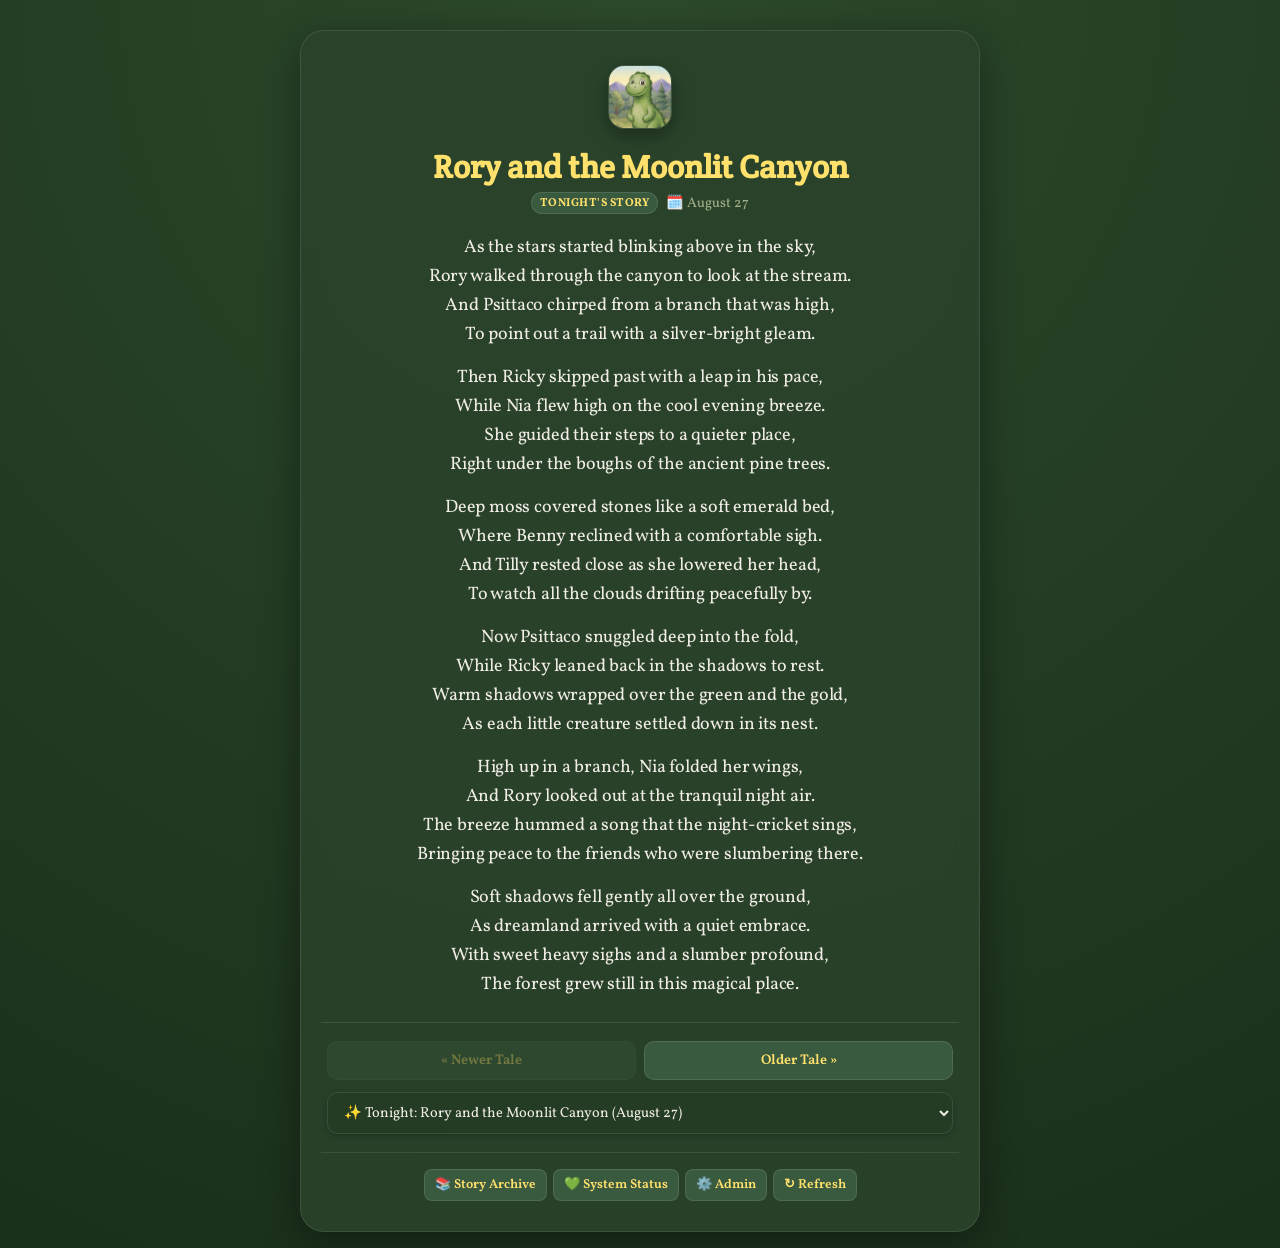
==== index.html @ 3b6d1cf9 "Refactor padding for safe-area-inset support Updated padding to incorporate safe-area-inset for bett" ====
<!DOCTYPE html>
<html lang="en">
<head>
  <meta charset="UTF-8">
  <meta name="viewport" content="width=device-width, initial-scale=1.0, maximum-scale=1.0, user-scalable=no, viewport-fit=cover">
  <title>Rory's Bedtime Story</title>

  <!-- App Icon & Shortcut Settings -->
  <link rel="apple-touch-icon" href="apple-touch-icon.png">
  <link rel="icon" type="image/png" href="apple-touch-icon.png">
  <meta name="theme-color" content="#1a2f1a">
  <meta name="apple-mobile-web-app-status-bar-style" content="black-translucent">

  <link rel="preconnect" href="https://fonts.googleapis.com">
  <link rel="preconnect" href="https://fonts.gstatic.com" crossorigin>
  <link href="https://fonts.googleapis.com/css2?family=Crete+Round&family=Vollkorn:ital,wght@0,400;0,600;1,400&display=swap" rel="stylesheet">

  <style>
    :root {
      --bg: #1a2f1a;
      --card-bg: rgba(43, 66, 43, 0.85);
      --text-main: #f0ede6;
      --accent-title: #ffe16b;
      --text-muted: #a3b18a;
      --border: rgba(255, 255, 255, 0.1);
      --btn-bg: #3a5a40;
      --btn-hover: #588157;
      --select-bg: #243b24;
    }

    * {
      box-sizing: border-box;
      margin: 0;
      padding: 0;
    }

    html {
      background-color: var(--bg);
      overscroll-behavior-y: contain;
    }

    body {
      margin: 0;
      /* Top padding incorporates safe-area-inset for the iPhone notch/island */
      padding: calc(env(safe-area-inset-top, 20px) + 24px) 4px calc(env(safe-area-inset-bottom, 20px) + 16px) 4px;
      background: radial-gradient(circle at top, #2d4a2d 0%, #1a2f1a 100%);
      color: var(--text-main);
      font-family: 'Vollkorn', serif;
      min-height: 100vh;
      display: flex;
      justify-content: center;
      align-items: flex-start;
      box-sizing: border-box;
      overscroll-behavior-y: contain;
      -webkit-overflow-scrolling: touch;
    }

    /* Pull-to-Refresh Indicator */
    .ptr-indicator {
      position: fixed;
      top: 0;
      left: 0;
      right: 0;
      height: 60px;
      display: flex;
      align-items: center;
      justify-content: center;
      transform: translateY(-100%);
      transition: transform 0.2s ease-out;
      z-index: 9999;
      pointer-events: none;
    }

    .ptr-spinner {
      width: 26px;
      height: 26px;
      border: 3px solid rgba(255, 225, 107, 0.2);
      border-top-color: var(--accent-title);
      border-radius: 50%;
      transition: transform 0.1s linear;
    }

    .ptr-loading .ptr-spinner {
      animation: ptr-spin 0.7s linear infinite;
    }

    @keyframes ptr-spin {
      to { transform: rotate(360deg); }
    }

    .container {
      width: 100%;
      max-width: 680px;
      background: var(--card-bg);
      backdrop-filter: blur(12px);
      -webkit-backdrop-filter: blur(12px);
      border: 1px solid var(--border);
      border-radius: 20px;
      padding: 24px 6px;
      box-shadow: 0 10px 40px rgba(0, 0, 0, 0.4);
    }

    @media (min-width: 480px) {
      body {
        padding-top: calc(env(safe-area-inset-top, 20px) + 30px);
        padding-left: 12px;
        padding-right: 12px;
      }
      .container {
        padding: 30px 20px;
        border-radius: 24px;
      }
    }

    /* Header & Logo with top clearance */
    .header-logo {
      text-align: center;
      margin-top: 4px;
      margin-bottom: 12px;
    }

    .app-logo {
      width: 64px;
      height: 64px;
      border-radius: 16px;
      box-shadow: 0 6px 20px rgba(0, 0, 0, 0.35);
      border: 1px solid var(--border);
      display: inline-block;
      object-fit: cover;
    }

    h1 {
      font-family: 'Crete Round', serif;
      font-size: clamp(1.4rem, 5.2vw, 2rem);
      color: var(--accent-title);
      margin: 0 0 6px 0;
      text-align: center;
      line-height: 1.2;
      padding: 0 4px;
    }

    .story-meta {
      display: flex;
      justify-content: center;
      align-items: center;
      gap: 8px;
      margin-bottom: 20px;
      flex-wrap: wrap;
    }

    .active-badge {
      background: #3a5a40;
      color: #ffe16b;
      font-size: 0.72rem;
      padding: 2px 8px;
      border-radius: 12px;
      letter-spacing: 0.5px;
      text-transform: uppercase;
      font-family: 'Vollkorn', serif;
      font-weight: bold;
      border: 1px solid var(--border);
    }

    .story-date {
      color: var(--text-muted);
      font-size: 0.88rem;
    }

    /* Verses Container */
    .verses-container {
      display: flex;
      flex-direction: column;
      gap: 16px;
      margin-bottom: 24px;
      text-align: center;
      width: 100%;
    }

    .verse-block {
      display: flex;
      flex-direction: column;
      gap: 2px;
      align-items: center;
      width: 100%;
    }

    .verse-line {
      white-space: nowrap;
      display: block;
      color: var(--text-main);
      line-height: 1.5;
      transform-origin: center center;
      letter-spacing: -0.01em;
    }

    /* Story Pagination & Controls */
    .story-controls {
      display: flex;
      flex-direction: column;
      gap: 12px;
      margin-top: 10px;
      padding-top: 18px;
      border-top: 1px solid var(--border);
      padding-left: 6px;
      padding-right: 6px;
    }

    .pagination-row {
      display: flex;
      justify-content: space-between;
      gap: 8px;
    }

    .btn-nav {
      flex: 1;
      display: inline-flex;
      align-items: center;
      justify-content: center;
      gap: 4px;
      background: var(--btn-bg);
      color: var(--accent-title);
      border: 1px solid var(--border);
      border-radius: 10px;
      padding: 9px 10px;
      font-size: 0.88rem;
      font-weight: 600;
      font-family: 'Vollkorn', serif;
      cursor: pointer;
      transition: background 0.2s;
      text-decoration: none;
    }

    .btn-nav:hover:not(:disabled) {
      background: var(--btn-hover);
    }

    .btn-nav:disabled {
      opacity: 0.35;
      cursor: not-allowed;
      border-color: rgba(255, 255, 255, 0.05);
    }

    .select-container {
      width: 100%;
    }

    .story-select {
      width: 100%;
      background: var(--select-bg);
      color: var(--text-main);
      border: 1px solid var(--border);
      border-radius: 10px;
      padding: 9px 12px;
      font-size: 0.9rem;
      font-family: 'Vollkorn', serif;
      outline: none;
      cursor: pointer;
      box-shadow: 0 2px 6px rgba(0, 0, 0, 0.2);
    }

    .story-select:focus {
      border-color: var(--accent-title);
    }

    /* Bottom Navigation Bar */
    .bottom-bar {
      margin-top: 18px;
      padding-top: 16px;
      border-top: 1px solid var(--border);
      display: flex;
      justify-content: center;
      align-items: center;
      flex-wrap: wrap;
      gap: 6px;
    }

    a.nav-link, button.nav-btn {
      color: var(--accent-title);
      text-decoration: none;
      font-size: 0.82rem;
      font-weight: 600;
      background: var(--btn-bg);
      padding: 6px 10px;
      border-radius: 8px;
      border: 1px solid var(--border);
      cursor: pointer;
      transition: background 0.2s;
      font-family: 'Vollkorn', serif;
      display: inline-flex;
      align-items: center;
      gap: 4px;
    }

    a.nav-link:hover, button.nav-btn:hover {
      background: var(--btn-hover);
    }

    .status-msg {
      text-align: center;
      color: var(--text-muted);
      padding: 30px 10px;
      font-size: 1rem;
    }

    #status-toast {
      display: none;
      position: fixed;
      bottom: 24px;
      left: 50%;
      transform: translateX(-50%);
      background: #2b422b;
      color: var(--accent-title);
      border: 1px solid rgba(255, 225, 107, 0.3);
      padding: 8px 18px;
      border-radius: 20px;
      font-size: 0.85rem;
      font-weight: 600;
      box-shadow: 0 4px 16px rgba(0, 0, 0, 0.4);
      z-index: 10000;
    }
  </style>
</head>
<body>

<!-- Pull to Refresh Indicator -->
<div id="ptr-indicator" class="ptr-indicator">
  <div class="ptr-spinner" id="ptr-spinner"></div>
</div>

<div class="container">
  <!-- Centered Logo -->
  <div class="header-logo">
    <img src="apple-touch-icon.png" alt="Rory Bedtime Story Logo" class="app-logo">
  </div>

  <div id="status-toast"></div>

  <!-- Story Display -->
  <div id="story-display">
    <p class="status-msg">Loading tonight's adventure...</p>
  </div>

  <!-- Story Navigation Controls -->
  <div class="story-controls" id="story-controls" style="display: none;">
    <div class="pagination-row">
      <button id="btn-newer" class="btn-nav" onclick="navigateStory(-1)">« Newer Tale</button>
      <button id="btn-older" class="btn-nav" onclick="navigateStory(1)">Older Tale »</button>
    </div>

    <div class="select-container">
      <select id="story-dropdown" class="story-select" onchange="onSelectStory(this.value)">
        <option value="" disabled selected>📜 Choose from the last 30 stories...</option>
      </select>
    </div>
  </div>

  <!-- Bottom Navigation Links -->
  <div class="bottom-bar">
    <a href="archive.html" class="nav-link">📚 Story Archive</a>
    <a href="status.html" class="nav-link">💚 System Status</a>
    <a href="admin.html" class="nav-link">⚙️ Admin</a>
    <button class="nav-btn" onclick="fetchStories(true)">↻ Refresh</button>
  </div>
</div>

<script>
  let allStories = [];
  let currentIndex = 0;

  function showToast(msg) {
    const toast = document.getElementById("status-toast");
    toast.textContent = msg;
    toast.style.display = "block";
    setTimeout(() => { toast.style.display = "none"; }, 3000);
  }

  async function fetchStories(isManual = false) {
    const container = document.getElementById('story-display');
    try {
      const res = await fetch('stories.json?nocache=' + Date.now());
      if (!res.ok) throw new Error("Could not load story library");
      allStories = await res.json();

      if (!allStories || allStories.length === 0) {
        container.innerHTML = '<p class="status-msg">No bedtime stories archived yet.</p>';
        document.getElementById('story-controls').style.display = 'none';
        return;
      }

      const urlParams = new URLSearchParams(window.location.search);
      const requestedId = urlParams.get('story');

      if (requestedId) {
        const foundIndex = allStories.findIndex(s => (s.id && s.id === requestedId) || (s.date && s.date === requestedId));
        currentIndex = foundIndex !== -1 ? foundIndex : 0;
      } else {
        currentIndex = 0;
      }

      populateDropdown();
      renderCurrentStory();
      document.getElementById('story-controls').style.display = 'flex';

      if (isManual) showToast("Story refreshed!");
    } catch (err) {
      container.innerHTML = `<p class="status-msg" style="color: #f87171;">Failed to load bedtime story.<br><span style="font-size: 0.85rem; color: var(--text-muted);">${escapeHtml(err.message)}</span></p>`;
    }
  }

  function populateDropdown() {
    const dropdown = document.getElementById('story-dropdown');
    dropdown.innerHTML = '';

    const recent30 = allStories.slice(0, 30);
    recent30.forEach((story, idx) => {
      const opt = document.createElement('option');
      opt.value = idx;
      const rawDate = story.date || '';
      const datePart = rawDate.includes(',') ? rawDate.split(',')[1].trim() : rawDate;
      opt.textContent = `${idx === 0 ? '✨ Tonight: ' : ''}${story.title || 'Untitled'} (${datePart})`;
      dropdown.appendChild(opt);
    });
  }

  function renderCurrentStory() {
    const container = document.getElementById('story-display');
    const targetStory = allStories[currentIndex];
    if (!targetStory) return;

    const title = escapeHtml(targetStory.title || "Tonight's Bedtime Story");
    const rawDate = targetStory.date || "";
    const dateDisplay = escapeHtml(rawDate.includes(',') ? rawDate.split(',')[1].trim() : rawDate);
    const badgeText = currentIndex === 0 ? "Tonight's Story" : "Archived Story";

    let versesHtml = "";
    if (Array.isArray(targetStory.verses) && targetStory.verses.length > 0) {
      versesHtml = targetStory.verses.map(verse => {
        const lines = verse.split('\n').filter(l => l.trim().length > 0);
        const linesMarkup = lines.map(line => `<span class="verse-line">${escapeHtml(line.trim())}</span>`).join('');
        return `<div class="verse-block">${linesMarkup}</div>`;
      }).join("");
    } else if (targetStory.content) {
      const lines = targetStory.content.split('\n').filter(l => l.trim().length > 0);
      const linesMarkup = lines.map(line => `<span class="verse-line">${escapeHtml(line.trim())}</span>`).join('');
      versesHtml = `<div class="verse-block">${linesMarkup}</div>`;
    }

    container.innerHTML = `
      <h1>${title}</h1>
      <div class="story-meta">
        <span class="active-badge">${badgeText}</span>
        <span class="story-date">🗓️ ${dateDisplay}</span>
      </div>
      <div class="verses-container" id="verses-box">
        ${versesHtml}
      </div>
    `;

    document.getElementById('btn-newer').disabled = (currentIndex <= 0);
    document.getElementById('btn-older').disabled = (currentIndex >= allStories.length - 1);

    const dropdown = document.getElementById('story-dropdown');
    if (currentIndex < 30) {
      dropdown.value = currentIndex;
    } else {
      dropdown.selectedIndex = -1;
    }

    fitVerseLines();
  }

  function fitVerseLines() {
    const container = document.getElementById('verses-box');
    if (!container) return;

    const availableWidth = container.clientWidth - 8;
    const lines = container.querySelectorAll('.verse-line');

    lines.forEach(line => {
      line.style.fontSize = '18px';
    });

    let minCalculatedSize = 18;

    lines.forEach(line => {
      const lineScrollWidth = line.scrollWidth;
      if (lineScrollWidth > availableWidth) {
        const fittedSize = Math.floor(18 * (availableWidth / lineScrollWidth));
        if (fittedSize < minCalculatedSize) {
          minCalculatedSize = fittedSize;
        }
      }
    });

    const finalSize = Math.max(13, Math.min(19, minCalculatedSize));
    lines.forEach(line => {
      line.style.fontSize = finalSize + 'px';
    });
  }

  window.addEventListener('resize', fitVerseLines);

  function navigateStory(direction) {
    const newIdx = currentIndex + direction;
    if (newIdx >= 0 && newIdx < allStories.length) {
      currentIndex = newIdx;
      renderCurrentStory();
      window.scrollTo({ top: 0, behavior: 'smooth' });
    }
  }

  function onSelectStory(indexValue) {
    const idx = parseInt(indexValue, 10);
    if (!isNaN(idx) && idx >= 0 && idx < allStories.length) {
      currentIndex = idx;
      renderCurrentStory();
      window.scrollTo({ top: 0, behavior: 'smooth' });
    }
  }

  function escapeHtml(str) {
    return String(str).replace(/&/g, "&amp;").replace(/</g, "&lt;").replace(/>/g, "&gt;").replace(/"/g, "&quot;");
  }

  /* Pull to Refresh */
  (function initPtr() {
    const indicator = document.getElementById('ptr-indicator');
    const spinner = document.getElementById('ptr-spinner');
    let startY = 0;
    let currentY = 0;
    let isPulling = false;
    const PULL_THRESHOLD = 70;
    const MAX_PULL = 100;

    window.addEventListener('touchstart', (e) => {
      if (window.scrollY === 0) {
        startY = e.touches[0].pageY;
        isPulling = true;
      }
    }, { passive: true });

    window.addEventListener('touchmove', (e) => {
      if (!isPulling) return;
      currentY = e.touches[0].pageY;
      const distance = currentY - startY;

      if (distance > 0 && window.scrollY === 0) {
        const pullDistance = Math.min(distance * 0.4, MAX_PULL);
        indicator.style.transform = `translateY(${pullDistance}px)`;
        spinner.style.transform = `rotate(${pullDistance * 3.5}deg)`;
        if (e.cancelable) e.preventDefault();
      }
    }, { passive: false });

    window.addEventListener('touchend', async () => {
      if (!isPulling) return;
      isPulling = false;

      const pullDistance = (currentY - startY) * 0.4;
      if (pullDistance >= PULL_THRESHOLD && window.scrollY === 0) {
        indicator.style.transform = `translateY(${PULL_THRESHOLD}px)`;
        indicator.classList.add('ptr-loading');
        try {
          await fetchStories(true);
        } finally {
          setTimeout(() => {
            indicator.classList.remove('ptr-loading');
            indicator.style.transform = 'translateY(-100%)';
          }, 350);
        }
      } else {
        indicator.style.transform = 'translateY(-100%)';
      }
      startY = 0;
      currentY = 0;
    });
  })();

  document.addEventListener("DOMContentLoaded", () => {
    fetchStories(false);
  });
</script>

</body>
</html>
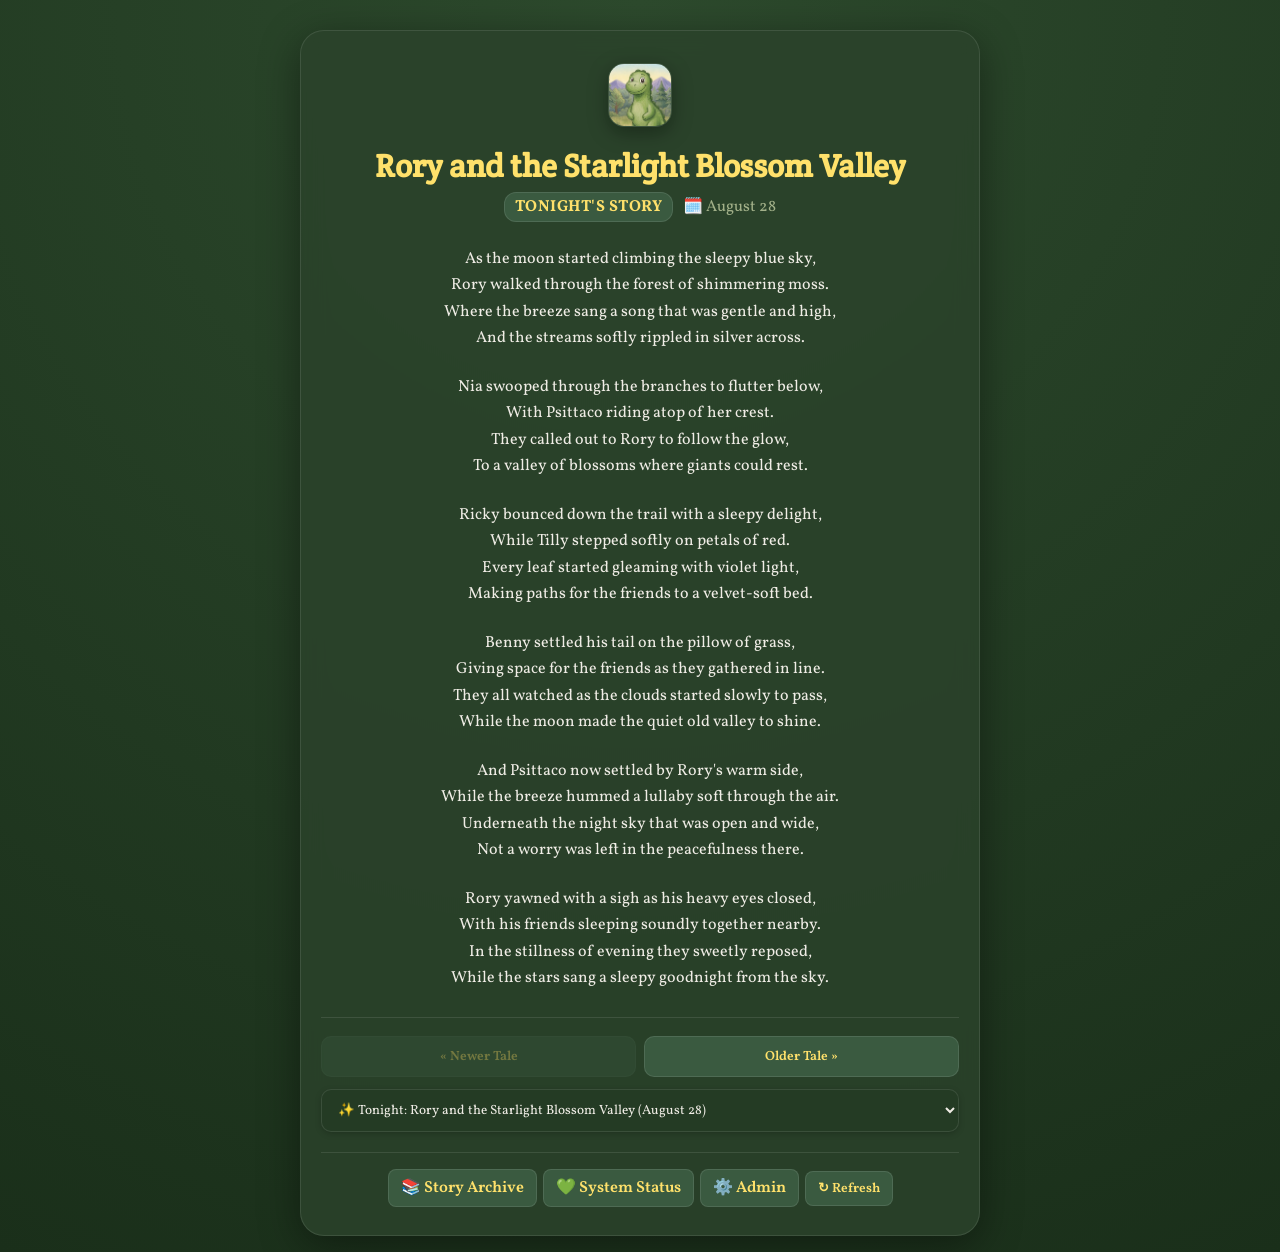
==== commit 012a14fb: "Rename index2.html to index.html" ====
--- a/index.html
+++ b/index.html
@@ -2,7 +2,7 @@
 <html lang="en">
 <head>
   <meta charset="UTF-8">
-  <meta name="viewport" content="width=device-width, initial-scale=1.0, maximum-scale=1.0, user-scalable=no, viewport-fit=cover">
+  <meta name="viewport" content="width=device-width, initial-scale=1.0, viewport-fit=cover">
   <title>Rory's Bedtime Story</title>
 
   <!-- App Icon & Shortcut Settings -->
@@ -37,15 +37,17 @@
     html {
       background-color: var(--bg);
       overscroll-behavior-y: contain;
+      -webkit-text-size-adjust: auto;
+      text-size-adjust: auto;
     }
 
     body {
       margin: 0;
-      /* Top padding incorporates safe-area-inset for the iPhone notch/island */
-      padding: calc(env(safe-area-inset-top, 20px) + 24px) 4px calc(env(safe-area-inset-bottom, 20px) + 16px) 4px;
+      padding: calc(env(safe-area-inset-top, 20px) + 20px) 8px calc(env(safe-area-inset-bottom, 20px) + 16px) 8px;
       background: radial-gradient(circle at top, #2d4a2d 0%, #1a2f1a 100%);
       color: var(--text-main);
-      font-family: 'Vollkorn', serif;
+      font: -apple-system-body;
+      font-family: ui-serif, -apple-system-ui-serif, "New York", "Vollkorn", serif;
       min-height: 100vh;
       display: flex;
       justify-content: center;
@@ -96,23 +98,23 @@
       -webkit-backdrop-filter: blur(12px);
       border: 1px solid var(--border);
       border-radius: 20px;
-      padding: 24px 6px;
+      padding: 20px 10px;
       box-shadow: 0 10px 40px rgba(0, 0, 0, 0.4);
     }
 
     @media (min-width: 480px) {
       body {
         padding-top: calc(env(safe-area-inset-top, 20px) + 30px);
-        padding-left: 12px;
-        padding-right: 12px;
+        padding-left: 14px;
+        padding-right: 14px;
       }
       .container {
-        padding: 30px 20px;
+        padding: 28px 20px;
         border-radius: 24px;
       }
     }
 
-    /* Header & Logo with top clearance */
+    /* Header & Logo */
     .header-logo {
       text-align: center;
       margin-top: 4px;
@@ -129,13 +131,15 @@
       object-fit: cover;
     }
 
+    /* Native Title Dynamic Type Hook */
     h1 {
-      font-family: 'Crete Round', serif;
-      font-size: clamp(1.4rem, 5.2vw, 2rem);
+      font: -apple-system-title1;
+      font-family: ui-serif, -apple-system-ui-serif, "New York", "Crete Round", serif;
+      font-weight: 700;
       color: var(--accent-title);
       margin: 0 0 6px 0;
       text-align: center;
-      line-height: 1.2;
+      line-height: 1.25;
       padding: 0 4px;
     }
 
@@ -143,54 +147,48 @@
       display: flex;
       justify-content: center;
       align-items: center;
-      gap: 8px;
-      margin-bottom: 20px;
+      gap: 10px;
+      margin-bottom: 24px;
       flex-wrap: wrap;
     }
 
     .active-badge {
       background: #3a5a40;
       color: #ffe16b;
-      font-size: 0.72rem;
-      padding: 2px 8px;
+      font: -apple-system-caption1;
+      font-family: ui-serif, -apple-system-ui-serif, "New York", "Vollkorn", serif;
+      padding: 3px 10px;
       border-radius: 12px;
       letter-spacing: 0.5px;
       text-transform: uppercase;
-      font-family: 'Vollkorn', serif;
       font-weight: bold;
       border: 1px solid var(--border);
     }
 
     .story-date {
       color: var(--text-muted);
-      font-size: 0.88rem;
-    }
-
-    /* Verses Container */
+      font: -apple-system-subheadline;
+      font-family: ui-serif, -apple-system-ui-serif, "New York", "Vollkorn", serif;
+    }
+
+    /* Verses connected directly to native iOS Dynamic Type */
     .verses-container {
       display: flex;
       flex-direction: column;
-      gap: 16px;
-      margin-bottom: 24px;
+      gap: 1.4em;
+      margin-bottom: 26px;
       text-align: center;
       width: 100%;
     }
 
-    .verse-block {
-      display: flex;
-      flex-direction: column;
-      gap: 2px;
-      align-items: center;
-      width: 100%;
-    }
-
-    .verse-line {
-      white-space: nowrap;
-      display: block;
+    .verse-text {
+      font: -apple-system-body;
+      font-family: ui-serif, -apple-system-ui-serif, "New York", "Vollkorn", serif;
+      line-height: 1.65;
       color: var(--text-main);
-      line-height: 1.5;
-      transform-origin: center center;
-      letter-spacing: -0.01em;
+      white-space: pre-line;
+      margin: 0;
+      padding: 0 4px;
     }
 
     /* Story Pagination & Controls */
@@ -201,8 +199,6 @@
       margin-top: 10px;
       padding-top: 18px;
       border-top: 1px solid var(--border);
-      padding-left: 6px;
-      padding-right: 6px;
     }
 
     .pagination-row {
@@ -221,10 +217,10 @@
       color: var(--accent-title);
       border: 1px solid var(--border);
       border-radius: 10px;
-      padding: 9px 10px;
-      font-size: 0.88rem;
+      padding: 10px 12px;
+      font: -apple-system-callout;
+      font-family: ui-serif, -apple-system-ui-serif, "New York", "Vollkorn", serif;
       font-weight: 600;
-      font-family: 'Vollkorn', serif;
       cursor: pointer;
       transition: background 0.2s;
       text-decoration: none;
@@ -250,9 +246,9 @@
       color: var(--text-main);
       border: 1px solid var(--border);
       border-radius: 10px;
-      padding: 9px 12px;
-      font-size: 0.9rem;
-      font-family: 'Vollkorn', serif;
+      padding: 10px 12px;
+      font: -apple-system-body;
+      font-family: ui-serif, -apple-system-ui-serif, "New York", "Vollkorn", serif;
       outline: none;
       cursor: pointer;
       box-shadow: 0 2px 6px rgba(0, 0, 0, 0.2);
@@ -264,7 +260,7 @@
 
     /* Bottom Navigation Bar */
     .bottom-bar {
-      margin-top: 18px;
+      margin-top: 20px;
       padding-top: 16px;
       border-top: 1px solid var(--border);
       display: flex;
@@ -277,15 +273,15 @@
     a.nav-link, button.nav-btn {
       color: var(--accent-title);
       text-decoration: none;
-      font-size: 0.82rem;
+      font: -apple-system-footnote;
+      font-family: ui-serif, -apple-system-ui-serif, "New York", "Vollkorn", serif;
       font-weight: 600;
       background: var(--btn-bg);
-      padding: 6px 10px;
+      padding: 7px 12px;
       border-radius: 8px;
       border: 1px solid var(--border);
       cursor: pointer;
       transition: background 0.2s;
-      font-family: 'Vollkorn', serif;
       display: inline-flex;
       align-items: center;
       gap: 4px;
@@ -299,7 +295,8 @@
       text-align: center;
       color: var(--text-muted);
       padding: 30px 10px;
-      font-size: 1rem;
+      font: -apple-system-body;
+      font-family: ui-serif, -apple-system-ui-serif, "New York", "Vollkorn", serif;
     }
 
     #status-toast {
@@ -313,9 +310,10 @@
       border: 1px solid rgba(255, 225, 107, 0.3);
       padding: 8px 18px;
       border-radius: 20px;
-      font-size: 0.85rem;
+      font: -apple-system-footnote;
+      font-family: ui-serif, -apple-system-ui-serif, "New York", "Vollkorn", serif;
       font-weight: 600;
-      box-shadow: 0 4px 16px rgba(0, 0, 0, 0.4);
+      box-shadow: 0 4px 16px rgba(0,0,0,0.4);
       z-index: 10000;
     }
   </style>
@@ -403,7 +401,7 @@
 
       if (isManual) showToast("Story refreshed!");
     } catch (err) {
-      container.innerHTML = `<p class="status-msg" style="color: #f87171;">Failed to load bedtime story.<br><span style="font-size: 0.85rem; color: var(--text-muted);">${escapeHtml(err.message)}</span></p>`;
+      container.innerHTML = `<p class="status-msg" style="color: #f87171;">Failed to load bedtime story.<br><span style="font-size: 0.85em; color: var(--text-muted);">${escapeHtml(err.message)}</span></p>`;
     }
   }
 
@@ -434,15 +432,11 @@
 
     let versesHtml = "";
     if (Array.isArray(targetStory.verses) && targetStory.verses.length > 0) {
-      versesHtml = targetStory.verses.map(verse => {
-        const lines = verse.split('\n').filter(l => l.trim().length > 0);
-        const linesMarkup = lines.map(line => `<span class="verse-line">${escapeHtml(line.trim())}</span>`).join('');
-        return `<div class="verse-block">${linesMarkup}</div>`;
-      }).join("");
+      versesHtml = targetStory.verses.map(v => `<div class="verse-text">${escapeHtml(v)}</div>`).join("");
     } else if (targetStory.content) {
-      const lines = targetStory.content.split('\n').filter(l => l.trim().length > 0);
-      const linesMarkup = lines.map(line => `<span class="verse-line">${escapeHtml(line.trim())}</span>`).join('');
-      versesHtml = `<div class="verse-block">${linesMarkup}</div>`;
+      versesHtml = `<div class="verse-text">${escapeHtml(targetStory.content)}</div>`;
+    } else {
+      versesHtml = `<div class="verse-text" style="color: var(--text-muted);">Story text is being prepared...</div>`;
     }
 
     container.innerHTML = `
@@ -451,7 +445,7 @@
         <span class="active-badge">${badgeText}</span>
         <span class="story-date">🗓️ ${dateDisplay}</span>
       </div>
-      <div class="verses-container" id="verses-box">
+      <div class="verses-container">
         ${versesHtml}
       </div>
     `;
@@ -465,40 +459,7 @@
     } else {
       dropdown.selectedIndex = -1;
     }
-
-    fitVerseLines();
-  }
-
-  function fitVerseLines() {
-    const container = document.getElementById('verses-box');
-    if (!container) return;
-
-    const availableWidth = container.clientWidth - 8;
-    const lines = container.querySelectorAll('.verse-line');
-
-    lines.forEach(line => {
-      line.style.fontSize = '18px';
-    });
-
-    let minCalculatedSize = 18;
-
-    lines.forEach(line => {
-      const lineScrollWidth = line.scrollWidth;
-      if (lineScrollWidth > availableWidth) {
-        const fittedSize = Math.floor(18 * (availableWidth / lineScrollWidth));
-        if (fittedSize < minCalculatedSize) {
-          minCalculatedSize = fittedSize;
-        }
-      }
-    });
-
-    const finalSize = Math.max(13, Math.min(19, minCalculatedSize));
-    lines.forEach(line => {
-      line.style.fontSize = finalSize + 'px';
-    });
-  }
-
-  window.addEventListener('resize', fitVerseLines);
+  }
 
   function navigateStory(direction) {
     const newIdx = currentIndex + direction;
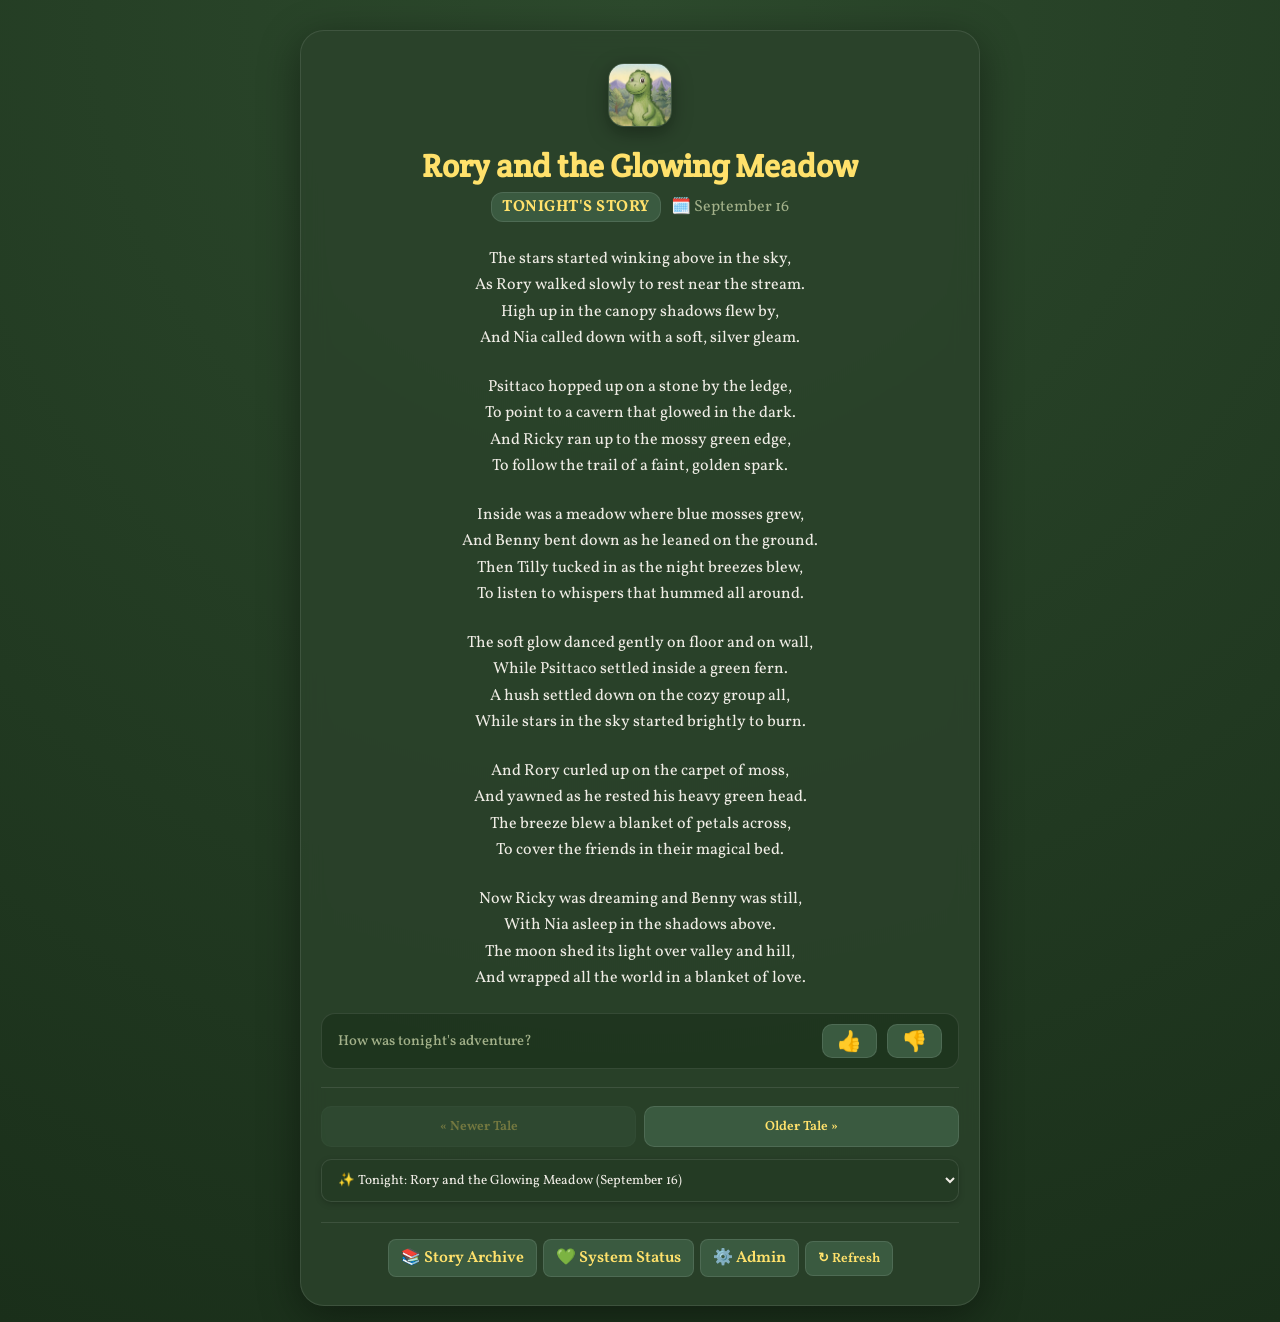
==== commit 5cf3fdca: "Add rating component and adjust margins in index.html Adjusted margin values for layout consistency " ====
--- a/index.html
+++ b/index.html
@@ -176,7 +176,7 @@
       display: flex;
       flex-direction: column;
       gap: 1.4em;
-      margin-bottom: 26px;
+      margin-bottom: 22px;
       text-align: center;
       width: 100%;
     }
@@ -191,12 +191,61 @@
       padding: 0 4px;
     }
 
+    /* Rating Component */
+    .rating-bar {
+      display: flex;
+      justify-content: space-between;
+      align-items: center;
+      background: rgba(26, 47, 26, 0.6);
+      border: 1px solid var(--border);
+      border-radius: 14px;
+      padding: 10px 16px;
+      margin-bottom: 18px;
+    }
+
+    .rating-prompt {
+      color: var(--text-muted);
+      font-size: 0.9em;
+      font-weight: 500;
+    }
+
+    .rating-buttons {
+      display: flex;
+      gap: 10px;
+    }
+
+    .btn-rate {
+      background: var(--btn-bg);
+      border: 1px solid var(--border);
+      border-radius: 10px;
+      padding: 6px 14px;
+      font-size: 1.25rem;
+      cursor: pointer;
+      line-height: 1;
+      transition: all 0.2s ease;
+      display: inline-flex;
+      align-items: center;
+      justify-content: center;
+      -webkit-tap-highlight-color: transparent;
+    }
+
+    .btn-rate:hover {
+      background: var(--btn-hover);
+    }
+
+    .btn-rate.active {
+      background: var(--accent-title);
+      border-color: var(--accent-title);
+      transform: scale(1.1);
+      box-shadow: 0 0 10px rgba(255, 225, 107, 0.4);
+    }
+
     /* Story Pagination & Controls */
     .story-controls {
       display: flex;
       flex-direction: column;
       gap: 12px;
-      margin-top: 10px;
+      margin-top: 6px;
       padding-top: 18px;
       border-top: 1px solid var(--border);
     }
@@ -338,6 +387,15 @@
     <p class="status-msg">Loading tonight's adventure...</p>
   </div>
 
+  <!-- Story Rating Component -->
+  <div class="rating-bar" id="rating-bar" style="display: none;">
+    <span class="rating-prompt">How was tonight's adventure?</span>
+    <div class="rating-buttons">
+      <button class="btn-rate" id="rate-up" onclick="submitRating(1)" aria-label="Thumbs Up">👍</button>
+      <button class="btn-rate" id="rate-down" onclick="submitRating(-1)" aria-label="Thumbs Down">👎</button>
+    </div>
+  </div>
+
   <!-- Story Navigation Controls -->
   <div class="story-controls" id="story-controls" style="display: none;">
     <div class="pagination-row">
@@ -362,6 +420,7 @@
 </div>
 
 <script>
+  const WORKER_ENDPOINT = "https://rory-trigger.stuartmckay.workers.dev";
   let allStories = [];
   let currentIndex = 0;
 
@@ -382,6 +441,7 @@
       if (!allStories || allStories.length === 0) {
         container.innerHTML = '<p class="status-msg">No bedtime stories archived yet.</p>';
         document.getElementById('story-controls').style.display = 'none';
+        document.getElementById('rating-bar').style.display = 'none';
         return;
       }
 
@@ -398,6 +458,7 @@
       populateDropdown();
       renderCurrentStory();
       document.getElementById('story-controls').style.display = 'flex';
+      document.getElementById('rating-bar').style.display = 'flex';
 
       if (isManual) showToast("Story refreshed!");
     } catch (err) {
@@ -458,6 +519,64 @@
       dropdown.value = currentIndex;
     } else {
       dropdown.selectedIndex = -1;
+    }
+
+    syncRatingButtons();
+  }
+
+  function syncRatingButtons() {
+    const targetStory = allStories[currentIndex];
+    if (!targetStory) return;
+
+    const storyId = targetStory.id || targetStory.date;
+    const storedRating = parseInt(localStorage.getItem(`rating_${storyId}`), 10);
+
+    const upBtn = document.getElementById('rate-up');
+    const downBtn = document.getElementById('rate-down');
+
+    upBtn.classList.toggle('active', storedRating === 1);
+    downBtn.classList.toggle('active', storedRating === -1);
+  }
+
+  async function submitRating(rating) {
+    const targetStory = allStories[currentIndex];
+    if (!targetStory) return;
+
+    const storyId = targetStory.id || targetStory.date;
+    const title = targetStory.title || "Untitled";
+
+    const upBtn = document.getElementById('rate-up');
+    const downBtn = document.getElementById('rate-down');
+
+    // Toggle off if clicking the already selected rating
+    const currentRating = parseInt(localStorage.getItem(`rating_${storyId}`), 10);
+    const finalRating = currentRating === rating ? 0 : rating;
+
+    upBtn.classList.toggle('active', finalRating === 1);
+    downBtn.classList.toggle('active', finalRating === -1);
+
+    if (finalRating === 0) {
+      localStorage.removeItem(`rating_${storyId}`);
+    } else {
+      localStorage.setItem(`rating_${storyId}`, finalRating);
+    }
+
+    try {
+      const res = await fetch(WORKER_ENDPOINT, {
+        method: "POST",
+        headers: { "Content-Type": "application/json" },
+        body: JSON.stringify({
+          action: "rate_story",
+          story_id: storyId,
+          title: title,
+          rating: finalRating
+        })
+      });
+
+      if (!res.ok) throw new Error("Server rejected rating");
+      showToast(finalRating === 1 ? "Added to favourites! 👍" : (finalRating === -1 ? "Feedback recorded! 👎" : "Rating removed."));
+    } catch (err) {
+      showToast("Could not record rating.", "danger");
     }
   }
 
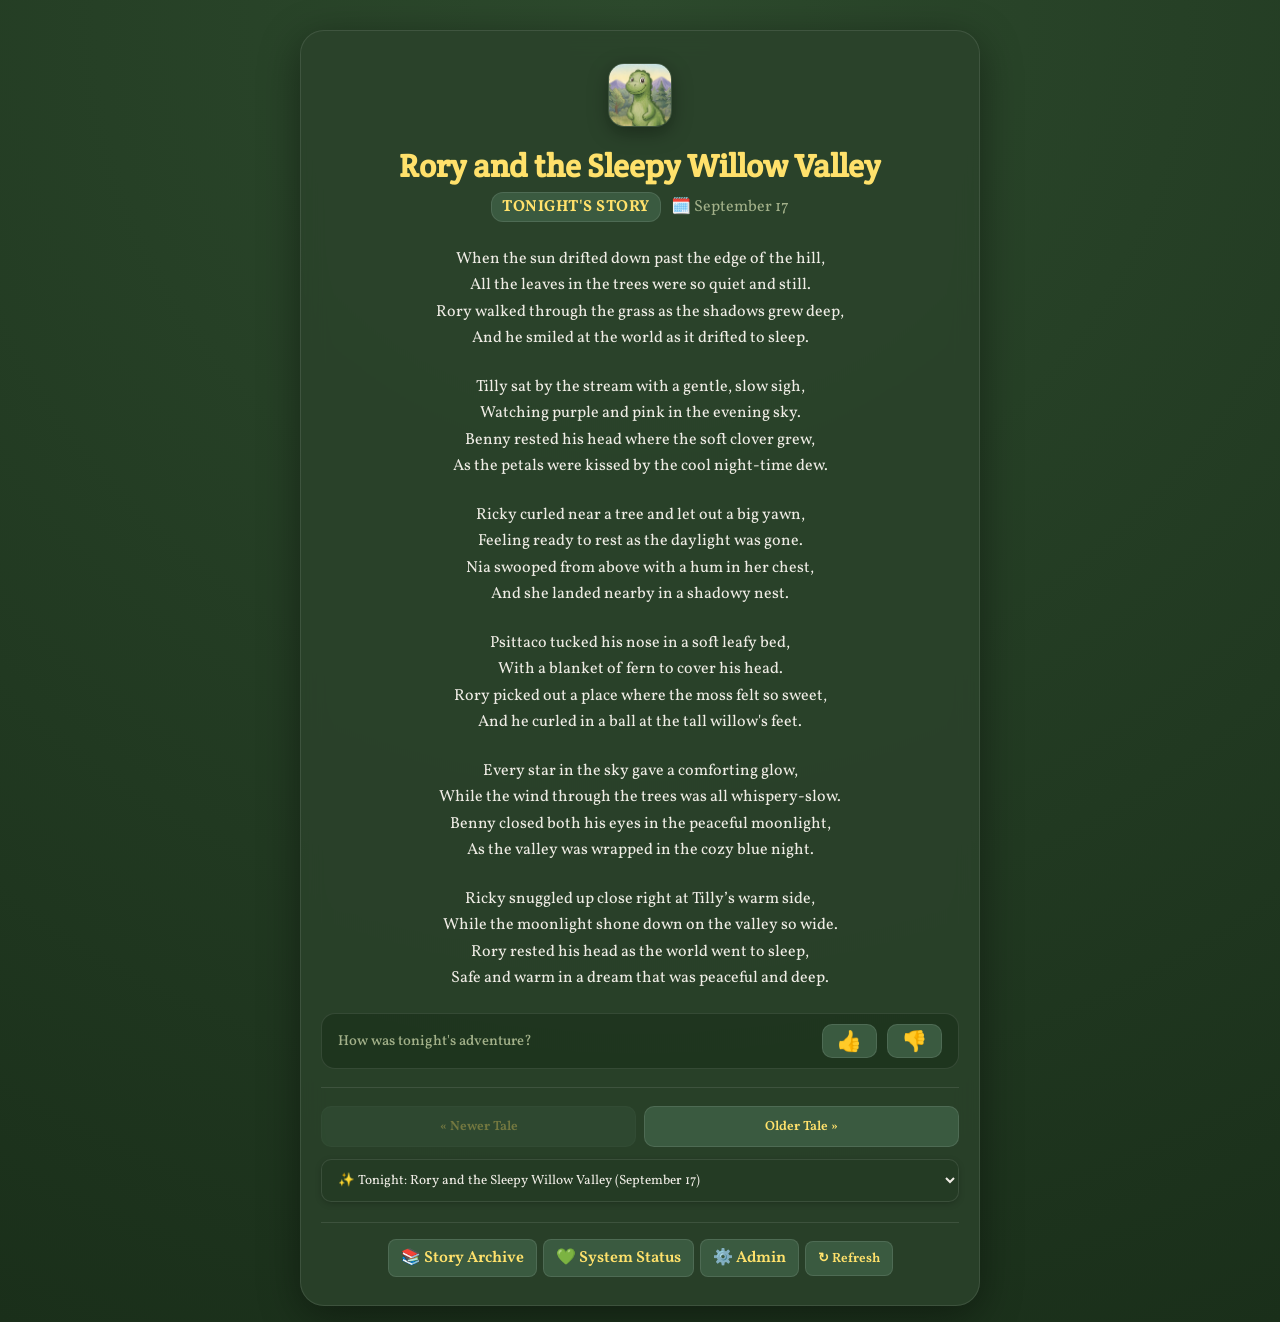
==== commit 6b85b689: "Add service worker registration to index.html" ====
--- a/index.html
+++ b/index.html
@@ -14,6 +14,7 @@
   <link rel="preconnect" href="https://fonts.googleapis.com">
   <link rel="preconnect" href="https://fonts.gstatic.com" crossorigin>
   <link href="https://fonts.googleapis.com/css2?family=Crete+Round&family=Vollkorn:ital,wght@0,400;0,600;1,400&display=swap" rel="stylesheet">
+  <link rel="manifest" href="manifest.json">
 
   <style>
     :root {
@@ -659,6 +660,13 @@
   document.addEventListener("DOMContentLoaded", () => {
     fetchStories(false);
   });
+  if ('serviceWorker' in navigator) {
+    window.addEventListener('load', () => {
+      navigator.serviceWorker.register('sw.js')
+        .then(() => console.log('Service Worker registered.'))
+        .catch(err => console.warn('Service Worker registration failed:', err));
+    });
+  }
 </script>
 
 </body>
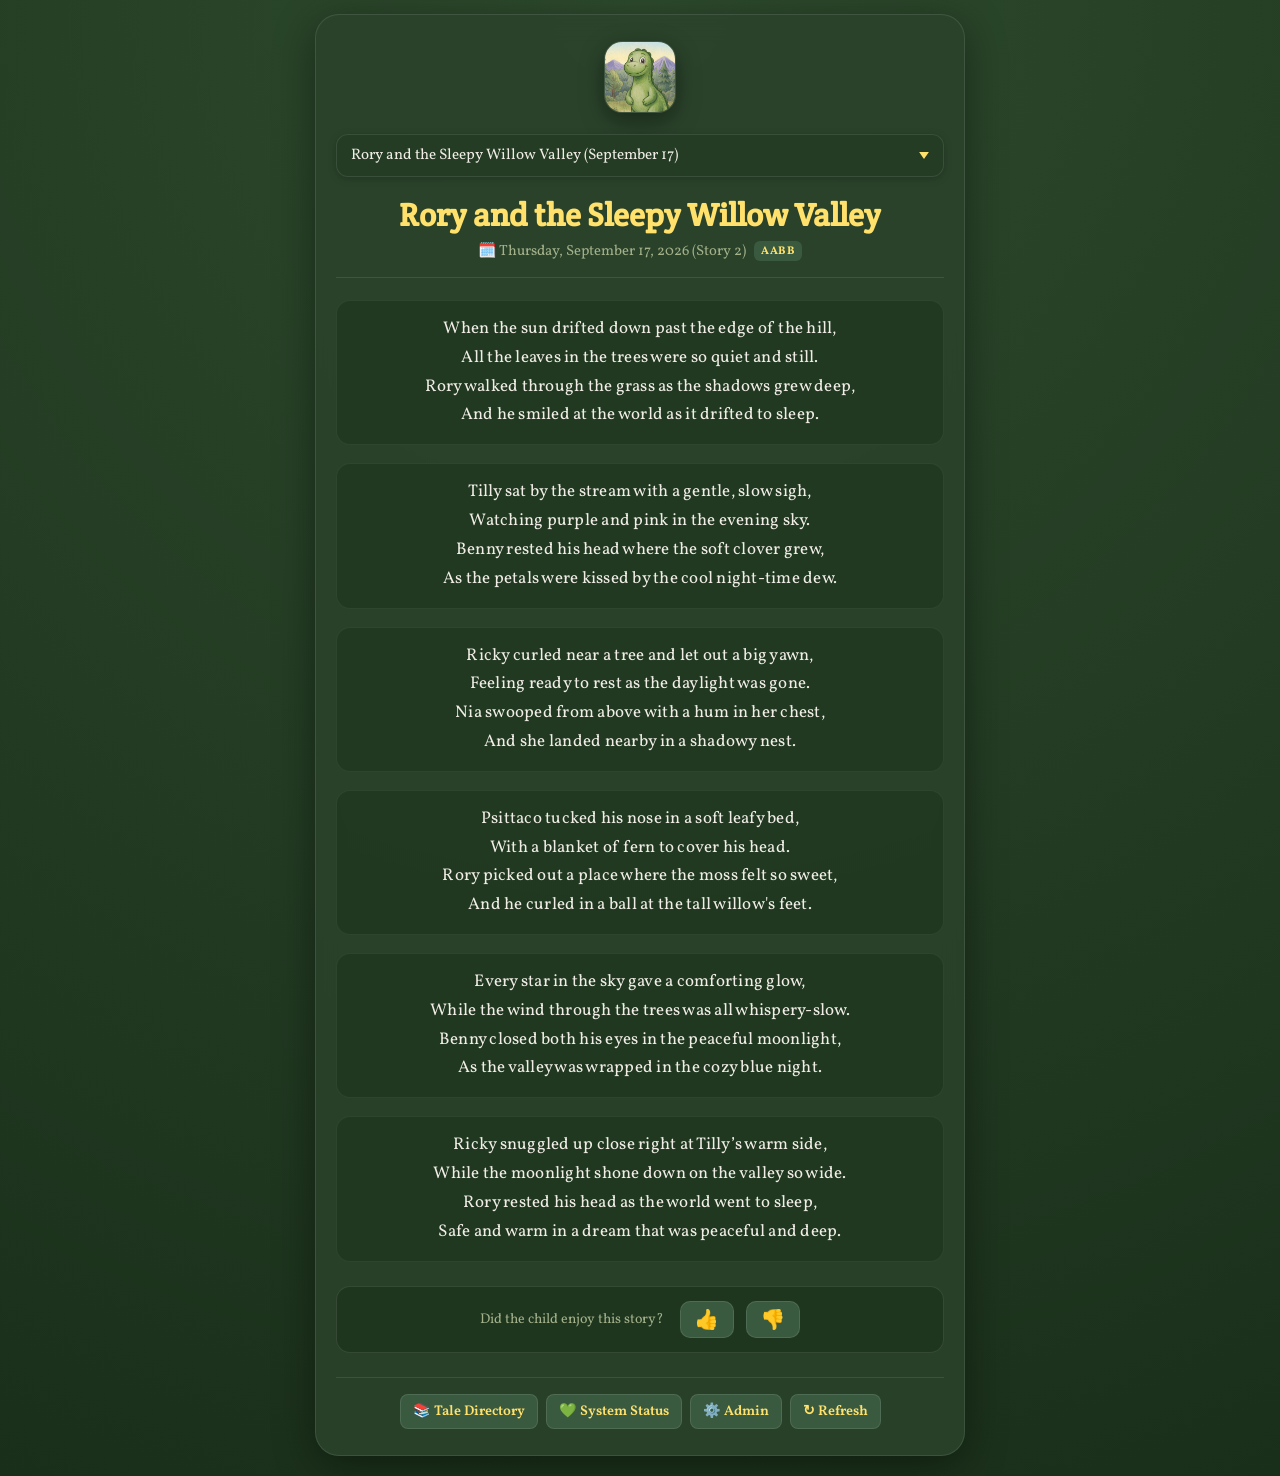
==== commit e5de4327: "Refactor HTML structure and styles for stories Updated the title and viewport meta tag for better cl" ====
--- a/index.html
+++ b/index.html
@@ -2,19 +2,20 @@
 <html lang="en">
 <head>
   <meta charset="UTF-8">
-  <meta name="viewport" content="width=device-width, initial-scale=1.0, viewport-fit=cover">
-  <title>Rory's Bedtime Story</title>
-
-  <!-- App Icon & Shortcut Settings -->
+  <meta name="viewport" content="width=device-width, initial-scale=1.0, maximum-scale=1.0, user-scalable=no, viewport-fit=cover">
+  <title>Rory's Bedtime Tales</title>
+
+  <!-- PWA & Mobile Web Clip Settings -->
+  <link rel="manifest" href="manifest.json">
   <link rel="apple-touch-icon" href="apple-touch-icon.png">
   <link rel="icon" type="image/png" href="apple-touch-icon.png">
   <meta name="theme-color" content="#1a2f1a">
+  <meta name="apple-mobile-web-app-capable" content="yes">
   <meta name="apple-mobile-web-app-status-bar-style" content="black-translucent">
 
   <link rel="preconnect" href="https://fonts.googleapis.com">
   <link rel="preconnect" href="https://fonts.gstatic.com" crossorigin>
   <link href="https://fonts.googleapis.com/css2?family=Crete+Round&family=Vollkorn:ital,wght@0,400;0,600;1,400&display=swap" rel="stylesheet">
-  <link rel="manifest" href="manifest.json">
 
   <style>
     :root {
@@ -44,10 +45,9 @@
 
     body {
       margin: 0;
-      padding: calc(env(safe-area-inset-top, 20px) + 20px) 8px calc(env(safe-area-inset-bottom, 20px) + 16px) 8px;
+      padding: calc(env(safe-area-inset-top, 20px) + 14px) 14px calc(env(safe-area-inset-bottom, 20px) + 20px) 14px;
       background: radial-gradient(circle at top, #2d4a2d 0%, #1a2f1a 100%);
       color: var(--text-main);
-      font: -apple-system-body;
       font-family: ui-serif, -apple-system-ui-serif, "New York", "Vollkorn", serif;
       min-height: 100vh;
       display: flex;
@@ -58,7 +58,7 @@
       -webkit-overflow-scrolling: touch;
     }
 
-    /* Pull-to-Refresh Indicator */
+    /* Pull to Refresh Indicator */
     .ptr-indicator {
       position: fixed;
       top: 0;
@@ -92,202 +92,36 @@
     }
 
     .container {
+      max-width: 650px;
       width: 100%;
-      max-width: 680px;
       background: var(--card-bg);
       backdrop-filter: blur(12px);
       -webkit-backdrop-filter: blur(12px);
       border: 1px solid var(--border);
-      border-radius: 20px;
-      padding: 20px 10px;
+      border-radius: 24px;
+      padding: 26px 20px;
       box-shadow: 0 10px 40px rgba(0, 0, 0, 0.4);
     }
 
-    @media (min-width: 480px) {
-      body {
-        padding-top: calc(env(safe-area-inset-top, 20px) + 30px);
-        padding-left: 14px;
-        padding-right: 14px;
-      }
-      .container {
-        padding: 28px 20px;
-        border-radius: 24px;
-      }
-    }
-
-    /* Header & Logo */
     .header-logo {
       text-align: center;
-      margin-top: 4px;
-      margin-bottom: 12px;
+      margin-bottom: 14px;
     }
 
     .app-logo {
-      width: 64px;
-      height: 64px;
-      border-radius: 16px;
-      box-shadow: 0 6px 20px rgba(0, 0, 0, 0.35);
+      width: 72px;
+      height: 72px;
+      border-radius: 18px;
+      box-shadow: 0 8px 24px rgba(0, 0, 0, 0.4);
       border: 1px solid var(--border);
       display: inline-block;
       object-fit: cover;
     }
 
-    /* Native Title Dynamic Type Hook */
-    h1 {
-      font: -apple-system-title1;
-      font-family: ui-serif, -apple-system-ui-serif, "New York", "Crete Round", serif;
-      font-weight: 700;
-      color: var(--accent-title);
-      margin: 0 0 6px 0;
-      text-align: center;
-      line-height: 1.25;
-      padding: 0 4px;
-    }
-
-    .story-meta {
-      display: flex;
-      justify-content: center;
-      align-items: center;
-      gap: 10px;
-      margin-bottom: 24px;
-      flex-wrap: wrap;
-    }
-
-    .active-badge {
-      background: #3a5a40;
-      color: #ffe16b;
-      font: -apple-system-caption1;
-      font-family: ui-serif, -apple-system-ui-serif, "New York", "Vollkorn", serif;
-      padding: 3px 10px;
-      border-radius: 12px;
-      letter-spacing: 0.5px;
-      text-transform: uppercase;
-      font-weight: bold;
-      border: 1px solid var(--border);
-    }
-
-    .story-date {
-      color: var(--text-muted);
-      font: -apple-system-subheadline;
-      font-family: ui-serif, -apple-system-ui-serif, "New York", "Vollkorn", serif;
-    }
-
-    /* Verses connected directly to native iOS Dynamic Type */
-    .verses-container {
-      display: flex;
-      flex-direction: column;
-      gap: 1.4em;
-      margin-bottom: 22px;
-      text-align: center;
-      width: 100%;
-    }
-
-    .verse-text {
-      font: -apple-system-body;
-      font-family: ui-serif, -apple-system-ui-serif, "New York", "Vollkorn", serif;
-      line-height: 1.65;
-      color: var(--text-main);
-      white-space: pre-line;
-      margin: 0;
-      padding: 0 4px;
-    }
-
-    /* Rating Component */
-    .rating-bar {
-      display: flex;
-      justify-content: space-between;
-      align-items: center;
-      background: rgba(26, 47, 26, 0.6);
-      border: 1px solid var(--border);
-      border-radius: 14px;
-      padding: 10px 16px;
+    /* Story Selector Dropdown */
+    .selector-box {
       margin-bottom: 18px;
-    }
-
-    .rating-prompt {
-      color: var(--text-muted);
-      font-size: 0.9em;
-      font-weight: 500;
-    }
-
-    .rating-buttons {
-      display: flex;
-      gap: 10px;
-    }
-
-    .btn-rate {
-      background: var(--btn-bg);
-      border: 1px solid var(--border);
-      border-radius: 10px;
-      padding: 6px 14px;
-      font-size: 1.25rem;
-      cursor: pointer;
-      line-height: 1;
-      transition: all 0.2s ease;
-      display: inline-flex;
-      align-items: center;
-      justify-content: center;
-      -webkit-tap-highlight-color: transparent;
-    }
-
-    .btn-rate:hover {
-      background: var(--btn-hover);
-    }
-
-    .btn-rate.active {
-      background: var(--accent-title);
-      border-color: var(--accent-title);
-      transform: scale(1.1);
-      box-shadow: 0 0 10px rgba(255, 225, 107, 0.4);
-    }
-
-    /* Story Pagination & Controls */
-    .story-controls {
-      display: flex;
-      flex-direction: column;
-      gap: 12px;
-      margin-top: 6px;
-      padding-top: 18px;
-      border-top: 1px solid var(--border);
-    }
-
-    .pagination-row {
-      display: flex;
-      justify-content: space-between;
-      gap: 8px;
-    }
-
-    .btn-nav {
-      flex: 1;
-      display: inline-flex;
-      align-items: center;
-      justify-content: center;
-      gap: 4px;
-      background: var(--btn-bg);
-      color: var(--accent-title);
-      border: 1px solid var(--border);
-      border-radius: 10px;
-      padding: 10px 12px;
-      font: -apple-system-callout;
-      font-family: ui-serif, -apple-system-ui-serif, "New York", "Vollkorn", serif;
-      font-weight: 600;
-      cursor: pointer;
-      transition: background 0.2s;
-      text-decoration: none;
-    }
-
-    .btn-nav:hover:not(:disabled) {
-      background: var(--btn-hover);
-    }
-
-    .btn-nav:disabled {
-      opacity: 0.35;
-      cursor: not-allowed;
-      border-color: rgba(255, 255, 255, 0.05);
-    }
-
-    .select-container {
-      width: 100%;
+      position: relative;
     }
 
     .story-select {
@@ -295,58 +129,163 @@
       background: var(--select-bg);
       color: var(--text-main);
       border: 1px solid var(--border);
-      border-radius: 10px;
-      padding: 10px 12px;
-      font: -apple-system-body;
-      font-family: ui-serif, -apple-system-ui-serif, "New York", "Vollkorn", serif;
+      border-radius: 12px;
+      padding: 10px 14px;
+      font-size: 0.95rem;
+      font-family: inherit;
       outline: none;
       cursor: pointer;
-      box-shadow: 0 2px 6px rgba(0, 0, 0, 0.2);
+      appearance: none;
+      -webkit-appearance: none;
+      background-image: url("data:image/svg+xml;charset=UTF-8,%3Csvg xmlns='http://www.w3.org/2000/svg' width='14' height='10' viewBox='0 0 14 10'%3E%3Cpath fill='%23ffe16b' d='M7 10L0 0h14z'/%3E%3C/svg%3E");
+      background-repeat: no-repeat;
+      background-position: right 14px center;
+      background-size: 10px 7px;
+      box-shadow: 0 2px 8px rgba(0, 0, 0, 0.2);
     }
 
     .story-select:focus {
       border-color: var(--accent-title);
     }
 
+    /* Header & Story Meta */
+    .story-header {
+      text-align: center;
+      margin-bottom: 22px;
+      border-bottom: 1px solid var(--border);
+      padding-bottom: 16px;
+    }
+
+    h1.story-title {
+      font-family: ui-serif, -apple-system-ui-serif, "New York", "Crete Round", serif;
+      font-size: 2rem;
+      color: var(--accent-title);
+      margin: 0 0 6px 0;
+      line-height: 1.25;
+    }
+
+    .story-date-line {
+      color: var(--text-muted);
+      font-size: 0.92rem;
+      display: flex;
+      justify-content: center;
+      align-items: center;
+      gap: 8px;
+    }
+
+    .scheme-badge {
+      background: #3a5a40;
+      color: #ffe16b;
+      font-size: 0.7rem;
+      padding: 2px 7px;
+      border-radius: 6px;
+      font-weight: 700;
+      letter-spacing: 0.5px;
+    }
+
+    /* Verses Area */
+    .verse-container {
+      display: flex;
+      flex-direction: column;
+      gap: 18px;
+      margin-bottom: 24px;
+    }
+
+    .verse-card {
+      background: rgba(26, 47, 26, 0.45);
+      border: 1px solid rgba(255, 255, 255, 0.06);
+      border-radius: 14px;
+      padding: 14px 18px;
+      line-height: 1.7;
+      font-size: 1.06rem;
+      text-align: center;
+      letter-spacing: 0.015em;
+    }
+
+    .verse-line {
+      display: block;
+    }
+
+    /* Interactive Feedback Bar */
+    .feedback-area {
+      display: flex;
+      justify-content: center;
+      align-items: center;
+      gap: 12px;
+      padding: 14px;
+      background: rgba(26, 47, 26, 0.6);
+      border: 1px solid var(--border);
+      border-radius: 14px;
+      margin-bottom: 24px;
+    }
+
+    .feedback-label {
+      font-size: 0.88rem;
+      color: var(--text-muted);
+      margin-right: 4px;
+    }
+
+    .btn-feedback {
+      background: var(--btn-bg);
+      border: 1px solid var(--border);
+      border-radius: 10px;
+      padding: 8px 14px;
+      font-size: 1.2rem;
+      cursor: pointer;
+      line-height: 1;
+      transition: all 0.2s ease;
+      -webkit-tap-highlight-color: transparent;
+    }
+
+    .btn-feedback:hover {
+      background: var(--btn-hover);
+    }
+
+    .btn-feedback.active-like {
+      background: #ffe16b;
+      border-color: #ffe16b;
+      transform: scale(1.12);
+      box-shadow: 0 0 12px rgba(255, 225, 107, 0.4);
+    }
+
+    .btn-feedback.active-dislike {
+      background: #f87171;
+      border-color: #f87171;
+      transform: scale(1.12);
+      box-shadow: 0 0 12px rgba(248, 113, 113, 0.4);
+    }
+
     /* Bottom Navigation Bar */
     .bottom-bar {
-      margin-top: 20px;
+      margin-top: 18px;
       padding-top: 16px;
       border-top: 1px solid var(--border);
       display: flex;
       justify-content: center;
       align-items: center;
       flex-wrap: wrap;
-      gap: 6px;
-    }
-
-    a.nav-link, button.nav-btn {
+      gap: 8px;
+    }
+
+    .nav-btn {
       color: var(--accent-title);
       text-decoration: none;
-      font: -apple-system-footnote;
-      font-family: ui-serif, -apple-system-ui-serif, "New York", "Vollkorn", serif;
+      font-size: 0.88rem;
       font-weight: 600;
       background: var(--btn-bg);
       padding: 7px 12px;
       border-radius: 8px;
       border: 1px solid var(--border);
       cursor: pointer;
-      transition: background 0.2s;
+      font-family: inherit;
       display: inline-flex;
       align-items: center;
-      gap: 4px;
-    }
-
-    a.nav-link:hover, button.nav-btn:hover {
+      gap: 5px;
+      transition: background 0.15s;
+    }
+
+    .nav-btn:hover {
       background: var(--btn-hover);
-    }
-
-    .status-msg {
-      text-align: center;
-      color: var(--text-muted);
-      padding: 30px 10px;
-      font: -apple-system-body;
-      font-family: ui-serif, -apple-system-ui-serif, "New York", "Vollkorn", serif;
     }
 
     #status-toast {
@@ -360,11 +299,17 @@
       border: 1px solid rgba(255, 225, 107, 0.3);
       padding: 8px 18px;
       border-radius: 20px;
-      font: -apple-system-footnote;
-      font-family: ui-serif, -apple-system-ui-serif, "New York", "Vollkorn", serif;
+      font-size: 0.85rem;
       font-weight: 600;
-      box-shadow: 0 4px 16px rgba(0,0,0,0.4);
+      box-shadow: 0 4px 16px rgba(0, 0, 0, 0.4);
       z-index: 10000;
+    }
+
+    .loading-box {
+      text-align: center;
+      color: var(--text-muted);
+      padding: 40px 10px;
+      font-size: 1.05rem;
     }
   </style>
 </head>
@@ -376,54 +321,37 @@
 </div>
 
 <div class="container">
-  <!-- Centered Logo -->
   <div class="header-logo">
     <img src="apple-touch-icon.png" alt="Rory Bedtime Story Logo" class="app-logo">
   </div>
 
   <div id="status-toast"></div>
 
-  <!-- Story Display -->
-  <div id="story-display">
-    <p class="status-msg">Loading tonight's adventure...</p>
+  <!-- Story Selector Dropdown -->
+  <div class="selector-box">
+    <select id="story-selector" class="story-select" onchange="onStorySelected(this.value)">
+      <option value="">Loading tales...</option>
+    </select>
   </div>
 
-  <!-- Story Rating Component -->
-  <div class="rating-bar" id="rating-bar" style="display: none;">
-    <span class="rating-prompt">How was tonight's adventure?</span>
-    <div class="rating-buttons">
-      <button class="btn-rate" id="rate-up" onclick="submitRating(1)" aria-label="Thumbs Up">👍</button>
-      <button class="btn-rate" id="rate-down" onclick="submitRating(-1)" aria-label="Thumbs Down">👎</button>
-    </div>
-  </div>
-
-  <!-- Story Navigation Controls -->
-  <div class="story-controls" id="story-controls" style="display: none;">
-    <div class="pagination-row">
-      <button id="btn-newer" class="btn-nav" onclick="navigateStory(-1)">« Newer Tale</button>
-      <button id="btn-older" class="btn-nav" onclick="navigateStory(1)">Older Tale »</button>
-    </div>
-
-    <div class="select-container">
-      <select id="story-dropdown" class="story-select" onchange="onSelectStory(this.value)">
-        <option value="" disabled selected>📜 Choose from the last 30 stories...</option>
-      </select>
-    </div>
-  </div>
+  <main id="story-display">
+    <div class="loading-box">Opening Rory's bedtime book...</div>
+  </main>
 
   <!-- Bottom Navigation Links -->
   <div class="bottom-bar">
-    <a href="archive.html" class="nav-link">📚 Story Archive</a>
-    <a href="status.html" class="nav-link">💚 System Status</a>
-    <a href="admin.html" class="nav-link">⚙️ Admin</a>
-    <button class="nav-btn" onclick="fetchStories(true)">↻ Refresh</button>
+    <a href="archive.html" class="nav-btn">📚 Tale Directory</a>
+    <a href="status.html" class="nav-btn">💚 System Status</a>
+    <a href="admin.html" class="nav-btn">⚙️ Admin</a>
+    <button class="nav-btn" onclick="initPage(true)">↻ Refresh</button>
   </div>
 </div>
 
 <script>
   const WORKER_ENDPOINT = "https://rory-trigger.stuartmckay.workers.dev";
-  let allStories = [];
-  let currentIndex = 0;
+  let stories = [];
+  let currentStory = null;
+  let feedbackMap = {};
 
   function showToast(msg) {
     const toast = document.getElementById("status-toast");
@@ -432,135 +360,125 @@
     setTimeout(() => { toast.style.display = "none"; }, 3000);
   }
 
-  async function fetchStories(isManual = false) {
-    const container = document.getElementById('story-display');
+  async function initPage(isManual = false) {
     try {
-      const res = await fetch('stories.json?nocache=' + Date.now());
-      if (!res.ok) throw new Error("Could not load story library");
-      allStories = await res.json();
-
-      if (!allStories || allStories.length === 0) {
-        container.innerHTML = '<p class="status-msg">No bedtime stories archived yet.</p>';
-        document.getElementById('story-controls').style.display = 'none';
-        document.getElementById('rating-bar').style.display = 'none';
+      const [storiesRes, feedbackRes] = await Promise.all([
+        fetch(`stories.json?t=${Date.now()}`),
+        fetch(`${WORKER_ENDPOINT}/feedback-all`).catch(() => null)
+      ]);
+
+      if (!storiesRes.ok) throw new Error("Could not load stories archive");
+      stories = await storiesRes.json();
+
+      if (feedbackRes && feedbackRes.ok) {
+        feedbackMap = await feedbackRes.json();
+      } else {
+        feedbackMap = {};
+        stories.forEach(s => {
+          const sid = s.id || s.date;
+          const cachedRating = localStorage.getItem(`rating_${sid}`);
+          if (cachedRating) feedbackMap[sid] = parseInt(cachedRating, 10);
+        });
+      }
+
+      if (!stories || stories.length === 0) {
+        document.getElementById("story-display").innerHTML = '<div class="loading-box">No stories found. Generate one in Admin!</div>';
         return;
       }
 
+      populateDropdown();
+
+      // Check URL search params for a deep-linked story ID
       const urlParams = new URLSearchParams(window.location.search);
-      const requestedId = urlParams.get('story');
+      const requestedId = urlParams.get("story");
 
       if (requestedId) {
-        const foundIndex = allStories.findIndex(s => (s.id && s.id === requestedId) || (s.date && s.date === requestedId));
-        currentIndex = foundIndex !== -1 ? foundIndex : 0;
+        const found = stories.find(s => (s.id || s.date) === requestedId);
+        currentStory = found || stories[0];
       } else {
-        currentIndex = 0;
-      }
-
-      populateDropdown();
-      renderCurrentStory();
-      document.getElementById('story-controls').style.display = 'flex';
-      document.getElementById('rating-bar').style.display = 'flex';
+        currentStory = stories[0];
+      }
+
+      document.getElementById("story-selector").value = currentStory.id || currentStory.date;
+      renderStory(currentStory);
 
       if (isManual) showToast("Story refreshed!");
     } catch (err) {
-      container.innerHTML = `<p class="status-msg" style="color: #f87171;">Failed to load bedtime story.<br><span style="font-size: 0.85em; color: var(--text-muted);">${escapeHtml(err.message)}</span></p>`;
+      document.getElementById("story-display").innerHTML = `<div class="loading-box" style="color: #f87171;">Failed to load story: ${escapeHtml(err.message)}</div>`;
     }
   }
 
   function populateDropdown() {
-    const dropdown = document.getElementById('story-dropdown');
-    dropdown.innerHTML = '';
-
-    const recent30 = allStories.slice(0, 30);
-    recent30.forEach((story, idx) => {
-      const opt = document.createElement('option');
-      opt.value = idx;
-      const rawDate = story.date || '';
-      const datePart = rawDate.includes(',') ? rawDate.split(',')[1].trim() : rawDate;
-      opt.textContent = `${idx === 0 ? '✨ Tonight: ' : ''}${story.title || 'Untitled'} (${datePart})`;
-      dropdown.appendChild(opt);
-    });
-  }
-
-  function renderCurrentStory() {
-    const container = document.getElementById('story-display');
-    const targetStory = allStories[currentIndex];
-    if (!targetStory) return;
-
-    const title = escapeHtml(targetStory.title || "Tonight's Bedtime Story");
-    const rawDate = targetStory.date || "";
-    const dateDisplay = escapeHtml(rawDate.includes(',') ? rawDate.split(',')[1].trim() : rawDate);
-    const badgeText = currentIndex === 0 ? "Tonight's Story" : "Archived Story";
-
-    let versesHtml = "";
-    if (Array.isArray(targetStory.verses) && targetStory.verses.length > 0) {
-      versesHtml = targetStory.verses.map(v => `<div class="verse-text">${escapeHtml(v)}</div>`).join("");
-    } else if (targetStory.content) {
-      versesHtml = `<div class="verse-text">${escapeHtml(targetStory.content)}</div>`;
-    } else {
-      versesHtml = `<div class="verse-text" style="color: var(--text-muted);">Story text is being prepared...</div>`;
-    }
-
-    container.innerHTML = `
-      <h1>${title}</h1>
-      <div class="story-meta">
-        <span class="active-badge">${badgeText}</span>
-        <span class="story-date">🗓️ ${dateDisplay}</span>
-      </div>
-      <div class="verses-container">
+    const select = document.getElementById("story-selector");
+    select.innerHTML = stories.map((s, idx) => {
+      const sid = s.id || s.date || `story-${idx}`;
+      const rating = feedbackMap[sid];
+      let prefix = "";
+      if (rating === 1) prefix = "👍 ";
+      else if (rating === -1) prefix = "👎 ";
+
+      const rawDate = s.date || "";
+      const datePart = rawDate.includes(",") ? rawDate.split(",")[1].trim() : rawDate;
+      const title = s.title || "Untitled";
+
+      return `<option value="${escapeHtml(sid)}">${prefix}${escapeHtml(title)} (${escapeHtml(datePart)})</option>`;
+    }).join("");
+  }
+
+  function onStorySelected(storyId) {
+    const selected = stories.find(s => (s.id || s.date) === storyId);
+    if (selected) {
+      currentStory = selected;
+      renderStory(currentStory);
+      history.replaceState(null, "", `?story=${encodeURIComponent(storyId)}`);
+    }
+  }
+
+  function renderStory(story) {
+    const display = document.getElementById("story-display");
+    const sid = story.id || story.date;
+    const rating = feedbackMap[sid] || 0;
+
+    const rawDate = story.date || "";
+    const schemeBadge = story.rhyme_scheme ? `<span class="scheme-badge">${escapeHtml(story.rhyme_scheme)}</span>` : "";
+
+    const versesHtml = (story.verses || []).map(v => {
+      const lines = v.split("\n").map(l => `<span class="verse-line">${escapeHtml(l)}</span>`).join("");
+      return `<div class="verse-card">${lines}</div>`;
+    }).join("");
+
+    display.innerHTML = `
+      <header class="story-header">
+        <h1 class="story-title">${escapeHtml(story.title || "Untitled Tale")}</h1>
+        <div class="story-date-line">
+          <span>🗓️ ${escapeHtml(rawDate)}</span>
+          ${schemeBadge}
+        </div>
+      </header>
+
+      <section class="verse-container">
         ${versesHtml}
+      </section>
+
+      <div class="feedback-area">
+        <span class="feedback-label">Did the child enjoy this story?</span>
+        <button class="btn-feedback ${rating === 1 ? 'active-like' : ''}" onclick="rateCurrentStory(1)" title="Thumbs Up">👍</button>
+        <button class="btn-feedback ${rating === -1 ? 'active-dislike' : ''}" onclick="rateCurrentStory(-1)" title="Thumbs Down">👎</button>
       </div>
     `;
-
-    document.getElementById('btn-newer').disabled = (currentIndex <= 0);
-    document.getElementById('btn-older').disabled = (currentIndex >= allStories.length - 1);
-
-    const dropdown = document.getElementById('story-dropdown');
-    if (currentIndex < 30) {
-      dropdown.value = currentIndex;
-    } else {
-      dropdown.selectedIndex = -1;
-    }
-
-    syncRatingButtons();
-  }
-
-  function syncRatingButtons() {
-    const targetStory = allStories[currentIndex];
-    if (!targetStory) return;
-
-    const storyId = targetStory.id || targetStory.date;
-    const storedRating = parseInt(localStorage.getItem(`rating_${storyId}`), 10);
-
-    const upBtn = document.getElementById('rate-up');
-    const downBtn = document.getElementById('rate-down');
-
-    upBtn.classList.toggle('active', storedRating === 1);
-    downBtn.classList.toggle('active', storedRating === -1);
-  }
-
-  async function submitRating(rating) {
-    const targetStory = allStories[currentIndex];
-    if (!targetStory) return;
-
-    const storyId = targetStory.id || targetStory.date;
-    const title = targetStory.title || "Untitled";
-
-    const upBtn = document.getElementById('rate-up');
-    const downBtn = document.getElementById('rate-down');
-
-    // Toggle off if clicking the already selected rating
-    const currentRating = parseInt(localStorage.getItem(`rating_${storyId}`), 10);
-    const finalRating = currentRating === rating ? 0 : rating;
-
-    upBtn.classList.toggle('active', finalRating === 1);
-    downBtn.classList.toggle('active', finalRating === -1);
-
-    if (finalRating === 0) {
-      localStorage.removeItem(`rating_${storyId}`);
-    } else {
-      localStorage.setItem(`rating_${storyId}`, finalRating);
-    }
+  }
+
+  async function rateCurrentStory(ratingValue) {
+    if (!currentStory) return;
+    const sid = currentStory.id || currentStory.date;
+    const currentRating = feedbackMap[sid] || 0;
+    const newRating = currentRating === ratingValue ? 0 : ratingValue;
+
+    feedbackMap[sid] = newRating;
+    localStorage.setItem(`rating_${sid}`, newRating.toString());
+    renderStory(currentStory);
+    populateDropdown();
+    document.getElementById("story-selector").value = sid;
 
     try {
       const res = await fetch(WORKER_ENDPOINT, {
@@ -568,34 +486,17 @@
         headers: { "Content-Type": "application/json" },
         body: JSON.stringify({
           action: "rate_story",
-          story_id: storyId,
-          title: title,
-          rating: finalRating
+          story_id: sid,
+          title: currentStory.title || "Untitled",
+          rating: newRating
         })
       });
 
-      if (!res.ok) throw new Error("Server rejected rating");
-      showToast(finalRating === 1 ? "Added to favourites! 👍" : (finalRating === -1 ? "Feedback recorded! 👎" : "Rating removed."));
-    } catch (err) {
-      showToast("Could not record rating.", "danger");
-    }
-  }
-
-  function navigateStory(direction) {
-    const newIdx = currentIndex + direction;
-    if (newIdx >= 0 && newIdx < allStories.length) {
-      currentIndex = newIdx;
-      renderCurrentStory();
-      window.scrollTo({ top: 0, behavior: 'smooth' });
-    }
-  }
-
-  function onSelectStory(indexValue) {
-    const idx = parseInt(indexValue, 10);
-    if (!isNaN(idx) && idx >= 0 && idx < allStories.length) {
-      currentIndex = idx;
-      renderCurrentStory();
-      window.scrollTo({ top: 0, behavior: 'smooth' });
+      if (res.ok) {
+        showToast(newRating === 1 ? "Marked as 👍 Liked" : (newRating === -1 ? "Marked as 👎 Disliked" : "Rating removed"));
+      }
+    } catch (e) {
+      showToast("Saved locally (offline). Will sync when online.");
     }
   }
 
@@ -604,23 +505,24 @@
   }
 
   /* Pull to Refresh */
-  (function initPtr() {
-    const indicator = document.getElementById('ptr-indicator');
-    const spinner = document.getElementById('ptr-spinner');
+  (function initPullToRefresh() {
+    const indicator = document.getElementById("ptr-indicator");
+    const spinner = document.getElementById("ptr-spinner");
+
     let startY = 0;
     let currentY = 0;
     let isPulling = false;
     const PULL_THRESHOLD = 70;
     const MAX_PULL = 100;
 
-    window.addEventListener('touchstart', (e) => {
+    window.addEventListener("touchstart", (e) => {
       if (window.scrollY === 0) {
         startY = e.touches[0].pageY;
         isPulling = true;
       }
     }, { passive: true });
 
-    window.addEventListener('touchmove', (e) => {
+    window.addEventListener("touchmove", (e) => {
       if (!isPulling) return;
       currentY = e.touches[0].pageY;
       const distance = currentY - startY;
@@ -633,40 +535,46 @@
       }
     }, { passive: false });
 
-    window.addEventListener('touchend', async () => {
+    window.addEventListener("touchend", async () => {
       if (!isPulling) return;
       isPulling = false;
 
-      const pullDistance = (currentY - startY) * 0.4;
+      const distance = currentY - startY;
+      const pullDistance = distance * 0.4;
+
       if (pullDistance >= PULL_THRESHOLD && window.scrollY === 0) {
         indicator.style.transform = `translateY(${PULL_THRESHOLD}px)`;
-        indicator.classList.add('ptr-loading');
+        indicator.classList.add("ptr-loading");
         try {
-          await fetchStories(true);
+          await initPage(true);
         } finally {
           setTimeout(() => {
-            indicator.classList.remove('ptr-loading');
-            indicator.style.transform = 'translateY(-100%)';
+            indicator.classList.remove("ptr-loading");
+            indicator.style.transform = "translateY(-100%)";
           }, 350);
         }
       } else {
-        indicator.style.transform = 'translateY(-100%)';
+        indicator.style.transform = "translateY(-100%)";
       }
       startY = 0;
       currentY = 0;
     });
   })();
 
+  /* Service Worker Registration with Automatic Background Update Checks */
+  if ("serviceWorker" in navigator) {
+    window.addEventListener("load", () => {
+      navigator.serviceWorker.register("sw.js")
+        .then((reg) => {
+          reg.update();
+        })
+        .catch((err) => console.warn("SW error:", err));
+    });
+  }
+
   document.addEventListener("DOMContentLoaded", () => {
-    fetchStories(false);
+    initPage(false);
   });
-  if ('serviceWorker' in navigator) {
-    window.addEventListener('load', () => {
-      navigator.serviceWorker.register('sw.js')
-        .then(() => console.log('Service Worker registered.'))
-        .catch(err => console.warn('Service Worker registration failed:', err));
-    });
-  }
 </script>
 
 </body>
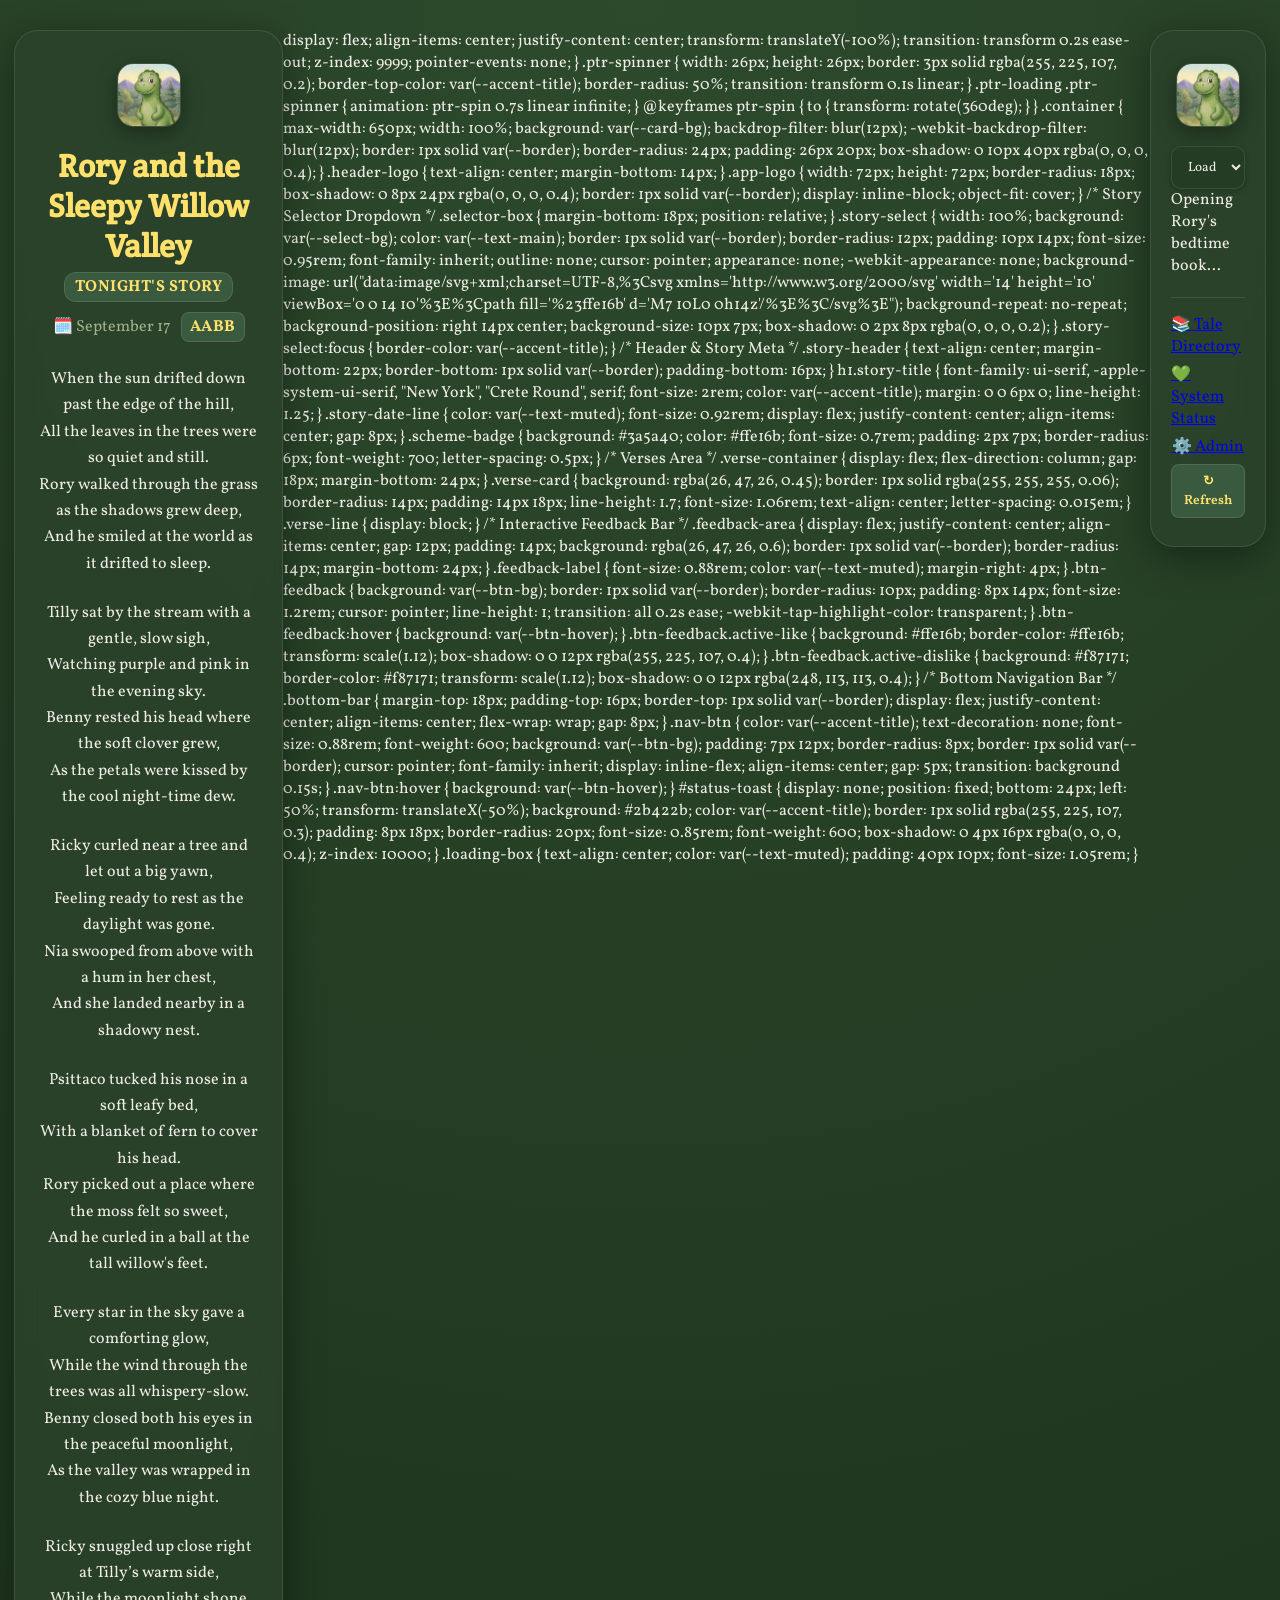
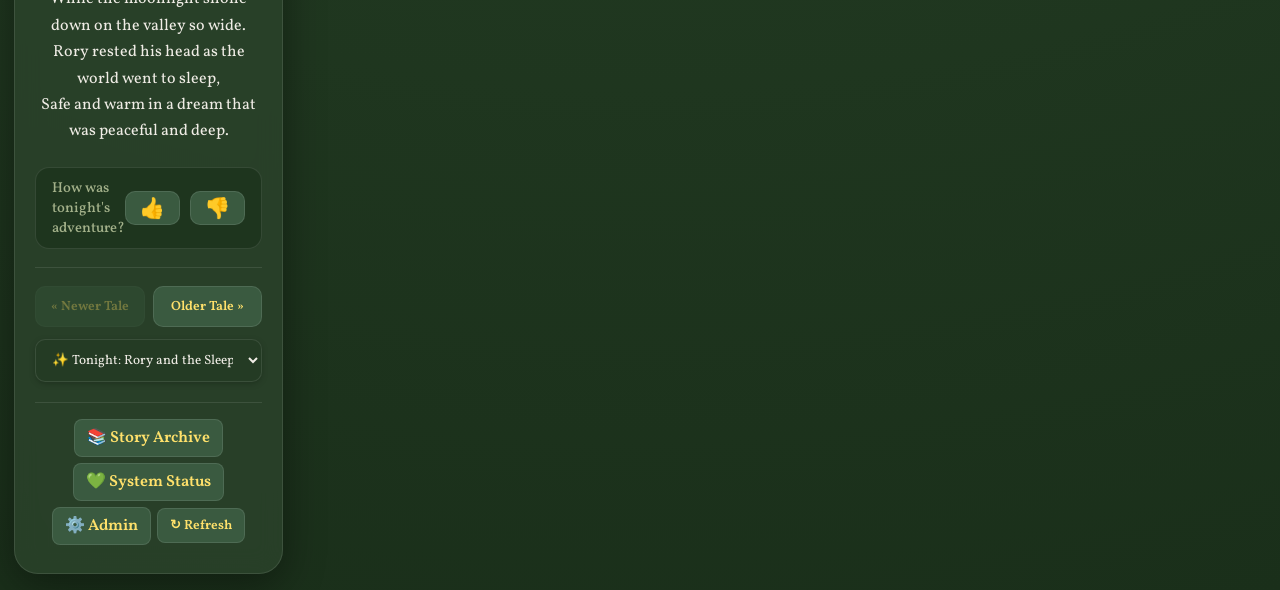
==== commit 3f31ac2c: "Refactor HTML for title and viewport adjustments Updated title and viewport meta tag, modified paddi" ====
--- a/index.html
+++ b/index.html
@@ -2,20 +2,19 @@
 <html lang="en">
 <head>
   <meta charset="UTF-8">
-  <meta name="viewport" content="width=device-width, initial-scale=1.0, maximum-scale=1.0, user-scalable=no, viewport-fit=cover">
-  <title>Rory's Bedtime Tales</title>
-
-  <!-- PWA & Mobile Web Clip Settings -->
-  <link rel="manifest" href="manifest.json">
+  <meta name="viewport" content="width=device-width, initial-scale=1.0, viewport-fit=cover">
+  <title>Rory's Bedtime Story</title>
+
+  <!-- App Icon & Shortcut Settings -->
   <link rel="apple-touch-icon" href="apple-touch-icon.png">
   <link rel="icon" type="image/png" href="apple-touch-icon.png">
   <meta name="theme-color" content="#1a2f1a">
-  <meta name="apple-mobile-web-app-capable" content="yes">
   <meta name="apple-mobile-web-app-status-bar-style" content="black-translucent">
 
   <link rel="preconnect" href="https://fonts.googleapis.com">
   <link rel="preconnect" href="https://fonts.gstatic.com" crossorigin>
   <link href="https://fonts.googleapis.com/css2?family=Crete+Round&family=Vollkorn:ital,wght@0,400;0,600;1,400&display=swap" rel="stylesheet">
+  <link rel="manifest" href="manifest.json">
 
   <style>
     :root {
@@ -45,9 +44,10 @@
 
     body {
       margin: 0;
-      padding: calc(env(safe-area-inset-top, 20px) + 14px) 14px calc(env(safe-area-inset-bottom, 20px) + 20px) 14px;
+      padding: calc(env(safe-area-inset-top, 20px) + 20px) 8px calc(env(safe-area-inset-bottom, 20px) + 16px) 8px;
       background: radial-gradient(circle at top, #2d4a2d 0%, #1a2f1a 100%);
       color: var(--text-main);
+      font: -apple-system-body;
       font-family: ui-serif, -apple-system-ui-serif, "New York", "Vollkorn", serif;
       min-height: 100vh;
       display: flex;
@@ -58,7 +58,7 @@
       -webkit-overflow-scrolling: touch;
     }
 
-    /* Pull to Refresh Indicator */
+    /* Pull-to-Refresh Indicator */
     .ptr-indicator {
       position: fixed;
       top: 0;
@@ -66,6 +66,653 @@
       right: 0;
       height: 60px;
       display: flex;
+      align-items: center;
+      justify-content: center;
+      transform: translateY(-100%);
+      transition: transform 0.2s ease-out;
+      z-index: 9999;
+      pointer-events: none;
+    }
+
+    .ptr-spinner {
+      width: 26px;
+      height: 26px;
+      border: 3px solid rgba(255, 225, 107, 0.2);
+      border-top-color: var(--accent-title);
+      border-radius: 50%;
+      transition: transform 0.1s linear;
+    }
+
+    .ptr-loading .ptr-spinner {
+      animation: ptr-spin 0.7s linear infinite;
+    }
+
+    @keyframes ptr-spin {
+      to { transform: rotate(360deg); }
+    }
+
+    .container {
+      width: 100%;
+      max-width: 680px;
+      background: var(--card-bg);
+      backdrop-filter: blur(12px);
+      -webkit-backdrop-filter: blur(12px);
+      border: 1px solid var(--border);
+      border-radius: 20px;
+      padding: 20px 10px;
+      box-shadow: 0 10px 40px rgba(0, 0, 0, 0.4);
+    }
+
+    @media (min-width: 480px) {
+      body {
+        padding-top: calc(env(safe-area-inset-top, 20px) + 30px);
+        padding-left: 14px;
+        padding-right: 14px;
+      }
+      .container {
+        padding: 28px 20px;
+        border-radius: 24px;
+      }
+    }
+
+    /* Header & Logo */
+    .header-logo {
+      text-align: center;
+      margin-top: 4px;
+      margin-bottom: 12px;
+    }
+
+    .app-logo {
+      width: 64px;
+      height: 64px;
+      border-radius: 16px;
+      box-shadow: 0 6px 20px rgba(0, 0, 0, 0.35);
+      border: 1px solid var(--border);
+      display: inline-block;
+      object-fit: cover;
+    }
+
+    /* Native Title Dynamic Type Hook */
+    h1 {
+      font: -apple-system-title1;
+      font-family: ui-serif, -apple-system-ui-serif, "New York", "Crete Round", serif;
+      font-weight: 700;
+      color: var(--accent-title);
+      margin: 0 0 6px 0;
+      text-align: center;
+      line-height: 1.25;
+      padding: 0 4px;
+    }
+
+    .story-meta {
+      display: flex;
+      justify-content: center;
+      align-items: center;
+      gap: 10px;
+      margin-bottom: 24px;
+      flex-wrap: wrap;
+    }
+
+    .active-badge {
+      background: #3a5a40;
+      color: #ffe16b;
+      font: -apple-system-caption1;
+      font-family: ui-serif, -apple-system-ui-serif, "New York", "Vollkorn", serif;
+      padding: 3px 10px;
+      border-radius: 12px;
+      letter-spacing: 0.5px;
+      text-transform: uppercase;
+      font-weight: bold;
+      border: 1px solid var(--border);
+    }
+
+    .scheme-badge {
+      background: #3a5a40;
+      color: #ffe16b;
+      font: -apple-system-caption1;
+      font-family: ui-serif, -apple-system-ui-serif, "New York", "Vollkorn", serif;
+      padding: 3px 8px;
+      border-radius: 8px;
+      font-weight: bold;
+      letter-spacing: 0.5px;
+      border: 1px solid var(--border);
+    }
+
+    .story-date {
+      color: var(--text-muted);
+      font: -apple-system-subheadline;
+      font-family: ui-serif, -apple-system-ui-serif, "New York", "Vollkorn", serif;
+    }
+
+    /* Verses connected directly to native iOS Dynamic Type */
+    .verses-container {
+      display: flex;
+      flex-direction: column;
+      gap: 1.4em;
+      margin-bottom: 22px;
+      text-align: center;
+      width: 100%;
+    }
+
+    .verse-text {
+      font: -apple-system-body;
+      font-family: ui-serif, -apple-system-ui-serif, "New York", "Vollkorn", serif;
+      line-height: 1.65;
+      color: var(--text-main);
+      white-space: pre-line;
+      margin: 0;
+      padding: 0 4px;
+    }
+
+    /* Rating Component */
+    .rating-bar {
+      display: flex;
+      justify-content: space-between;
+      align-items: center;
+      background: rgba(26, 47, 26, 0.6);
+      border: 1px solid var(--border);
+      border-radius: 14px;
+      padding: 10px 16px;
+      margin-bottom: 18px;
+    }
+
+    .rating-prompt {
+      color: var(--text-muted);
+      font-size: 0.9em;
+      font-weight: 500;
+    }
+
+    .rating-buttons {
+      display: flex;
+      gap: 10px;
+    }
+
+    .btn-rate {
+      background: var(--btn-bg);
+      border: 1px solid var(--border);
+      border-radius: 10px;
+      padding: 6px 14px;
+      font-size: 1.25rem;
+      cursor: pointer;
+      line-height: 1;
+      transition: all 0.2s ease;
+      display: inline-flex;
+      align-items: center;
+      justify-content: center;
+      -webkit-tap-highlight-color: transparent;
+    }
+
+    .btn-rate:hover {
+      background: var(--btn-hover);
+    }
+
+    .btn-rate.active {
+      background: var(--accent-title);
+      border-color: var(--accent-title);
+      transform: scale(1.1);
+      box-shadow: 0 0 10px rgba(255, 225, 107, 0.4);
+    }
+
+    /* Story Pagination & Controls */
+    .story-controls {
+      display: flex;
+      flex-direction: column;
+      gap: 12px;
+      margin-top: 6px;
+      padding-top: 18px;
+      border-top: 1px solid var(--border);
+    }
+
+    .pagination-row {
+      display: flex;
+      justify-content: space-between;
+      gap: 8px;
+    }
+
+    .btn-nav {
+      flex: 1;
+      display: inline-flex;
+      align-items: center;
+      justify-content: center;
+      gap: 4px;
+      background: var(--btn-bg);
+      color: var(--accent-title);
+      border: 1px solid var(--border);
+      border-radius: 10px;
+      padding: 10px 12px;
+      font: -apple-system-callout;
+      font-family: ui-serif, -apple-system-ui-serif, "New York", "Vollkorn", serif;
+      font-weight: 600;
+      cursor: pointer;
+      transition: background 0.2s;
+      text-decoration: none;
+    }
+
+    .btn-nav:hover:not(:disabled) {
+      background: var(--btn-hover);
+    }
+
+    .btn-nav:disabled {
+      opacity: 0.35;
+      cursor: not-allowed;
+      border-color: rgba(255, 255, 255, 0.05);
+    }
+
+    .select-container {
+      width: 100%;
+    }
+
+    .story-select {
+      width: 100%;
+      background: var(--select-bg);
+      color: var(--text-main);
+      border: 1px solid var(--border);
+      border-radius: 10px;
+      padding: 10px 12px;
+      font: -apple-system-body;
+      font-family: ui-serif, -apple-system-ui-serif, "New York", "Vollkorn", serif;
+      outline: none;
+      cursor: pointer;
+      box-shadow: 0 2px 6px rgba(0, 0, 0, 0.2);
+    }
+
+    .story-select:focus {
+      border-color: var(--accent-title);
+    }
+
+    /* Bottom Navigation Bar */
+    .bottom-bar {
+      margin-top: 20px;
+      padding-top: 16px;
+      border-top: 1px solid var(--border);
+      display: flex;
+      justify-content: center;
+      align-items: center;
+      flex-wrap: wrap;
+      gap: 6px;
+    }
+
+    a.nav-link, button.nav-btn {
+      color: var(--accent-title);
+      text-decoration: none;
+      font: -apple-system-footnote;
+      font-family: ui-serif, -apple-system-ui-serif, "New York", "Vollkorn", serif;
+      font-weight: 600;
+      background: var(--btn-bg);
+      padding: 7px 12px;
+      border-radius: 8px;
+      border: 1px solid var(--border);
+      cursor: pointer;
+      transition: background 0.2s;
+      display: inline-flex;
+      align-items: center;
+      gap: 4px;
+    }
+
+    a.nav-link:hover, button.nav-btn:hover {
+      background: var(--btn-hover);
+    }
+
+    .status-msg {
+      text-align: center;
+      color: var(--text-muted);
+      padding: 30px 10px;
+      font: -apple-system-body;
+      font-family: ui-serif, -apple-system-ui-serif, "New York", "Vollkorn", serif;
+    }
+
+    #status-toast {
+      display: none;
+      position: fixed;
+      bottom: 24px;
+      left: 50%;
+      transform: translateX(-50%);
+      background: #2b422b;
+      color: var(--accent-title);
+      border: 1px solid rgba(255, 225, 107, 0.3);
+      padding: 8px 18px;
+      border-radius: 20px;
+      font: -apple-system-footnote;
+      font-family: ui-serif, -apple-system-ui-serif, "New York", "Vollkorn", serif;
+      font-weight: 600;
+      box-shadow: 0 4px 16px rgba(0,0,0,0.4);
+      z-index: 10000;
+    }
+  </style>
+</head>
+<body>
+
+<!-- Pull to Refresh Indicator -->
+<div id="ptr-indicator" class="ptr-indicator">
+  <div class="ptr-spinner" id="ptr-spinner"></div>
+</div>
+
+<div class="container">
+  <!-- Centered Logo -->
+  <div class="header-logo">
+    <img src="apple-touch-icon.png" alt="Rory Bedtime Story Logo" class="app-logo">
+  </div>
+
+  <div id="status-toast"></div>
+
+  <!-- Story Display -->
+  <div id="story-display">
+    <p class="status-msg">Loading tonight's adventure...</p>
+  </div>
+
+  <!-- Story Rating Component -->
+  <div class="rating-bar" id="rating-bar" style="display: none;">
+    <span class="rating-prompt">How was tonight's adventure?</span>
+    <div class="rating-buttons">
+      <button class="btn-rate" id="rate-up" onclick="submitRating(1)" aria-label="Thumbs Up">👍</button>
+      <button class="btn-rate" id="rate-down" onclick="submitRating(-1)" aria-label="Thumbs Down">👎</button>
+    </div>
+  </div>
+
+  <!-- Story Navigation Controls -->
+  <div class="story-controls" id="story-controls" style="display: none;">
+    <div class="pagination-row">
+      <button id="btn-newer" class="btn-nav" onclick="navigateStory(-1)">« Newer Tale</button>
+      <button id="btn-older" class="btn-nav" onclick="navigateStory(1)">Older Tale »</button>
+    </div>
+
+    <div class="select-container">
+      <select id="story-dropdown" class="story-select" onchange="onSelectStory(this.value)">
+        <option value="" disabled selected>📜 Choose from the last 30 stories...</option>
+      </select>
+    </div>
+  </div>
+
+  <!-- Bottom Navigation Links -->
+  <div class="bottom-bar">
+    <a href="archive.html" class="nav-link">📚 Story Archive</a>
+    <a href="status.html" class="nav-link">💚 System Status</a>
+    <a href="admin.html" class="nav-link">⚙️ Admin</a>
+    <button class="nav-btn" onclick="fetchStories(true)">↻ Refresh</button>
+  </div>
+</div>
+
+<script>
+  const WORKER_ENDPOINT = "https://rory-trigger.stuartmckay.workers.dev";
+  let allStories = [];
+  let currentIndex = 0;
+  let feedbackMap = {};
+
+  function showToast(msg) {
+    const toast = document.getElementById("status-toast");
+    toast.textContent = msg;
+    toast.style.display = "block";
+    setTimeout(() => { toast.style.display = "none"; }, 3000);
+  }
+
+  async function fetchStories(isManual = false) {
+    const container = document.getElementById('story-display');
+    try {
+      // 1. Fetch stories archive and D1 ratings concurrently
+      const [storiesRes, feedbackRes] = await Promise.all([
+        fetch('stories.json?nocache=' + Date.now()),
+        fetch(`${WORKER_ENDPOINT}/feedback-all`).catch(() => null)
+      ]);
+
+      if (!storiesRes.ok) throw new Error("Could not load story library");
+      allStories = await storiesRes.json();
+
+      if (feedbackRes && feedbackRes.ok) {
+        feedbackMap = await feedbackRes.json();
+      } else {
+        feedbackMap = {};
+        allStories.forEach(s => {
+          const sid = s.id || s.date;
+          const cached = localStorage.getItem(`rating_${sid}`);
+          if (cached) feedbackMap[sid] = parseInt(cached, 10);
+        });
+      }
+
+      if (!allStories || allStories.length === 0) {
+        container.innerHTML = '<p class="status-msg">No bedtime stories archived yet.</p>';
+        document.getElementById('story-controls').style.display = 'none';
+        document.getElementById('rating-bar').style.display = 'none';
+        return;
+      }
+
+      const urlParams = new URLSearchParams(window.location.search);
+      const requestedId = urlParams.get('story');
+
+      if (requestedId) {
+        const foundIndex = allStories.findIndex(s => (s.id && s.id === requestedId) || (s.date && s.date === requestedId));
+        currentIndex = foundIndex !== -1 ? foundIndex : 0;
+      } else {
+        currentIndex = 0;
+      }
+
+      populateDropdown();
+      renderCurrentStory();
+      document.getElementById('story-controls').style.display = 'flex';
+      document.getElementById('rating-bar').style.display = 'flex';
+
+      if (isManual) showToast("Story refreshed!");
+    } catch (err) {
+      container.innerHTML = `<p class="status-msg" style="color: #f87171;">Failed to load bedtime story.<br><span style="font-size: 0.85em; color: var(--text-muted);">${escapeHtml(err.message)}</span></p>`;
+    }
+  }
+
+  function populateDropdown() {
+    const dropdown = document.getElementById('story-dropdown');
+    dropdown.innerHTML = '';
+
+    const recent30 = allStories.slice(0, 30);
+    recent30.forEach((story, idx) => {
+      const opt = document.createElement('option');
+      opt.value = idx;
+      const sid = story.id || story.date;
+      const rating = feedbackMap[sid];
+
+      let prefix = "";
+      if (rating === 1) prefix = "👍 ";
+      else if (rating === -1) prefix = "👎 ";
+
+      const rawDate = story.date || '';
+      const datePart = rawDate.includes(',') ? rawDate.split(',')[1].trim() : rawDate;
+      opt.textContent = `${idx === 0 ? '✨ Tonight: ' : ''}${prefix}${story.title || 'Untitled'} (${datePart})`;
+      dropdown.appendChild(opt);
+    });
+  }
+
+  function renderCurrentStory() {
+    const container = document.getElementById('story-display');
+    const targetStory = allStories[currentIndex];
+    if (!targetStory) return;
+
+    const title = escapeHtml(targetStory.title || "Tonight's Bedtime Story");
+    const rawDate = targetStory.date || "";
+    const dateDisplay = escapeHtml(rawDate.includes(',') ? rawDate.split(',')[1].trim() : rawDate);
+    const badgeText = currentIndex === 0 ? "Tonight's Story" : "Archived Story";
+    const schemeBadge = targetStory.rhyme_scheme ? `<span class="scheme-badge">${escapeHtml(targetStory.rhyme_scheme)}</span>` : "";
+
+    let versesHtml = "";
+    if (Array.isArray(targetStory.verses) && targetStory.verses.length > 0) {
+      versesHtml = targetStory.verses.map(v => `<div class="verse-text">${escapeHtml(v)}</div>`).join("");
+    } else if (targetStory.content) {
+      versesHtml = `<div class="verse-text">${escapeHtml(targetStory.content)}</div>`;
+    } else {
+      versesHtml = `<div class="verse-text" style="color: var(--text-muted);">Story text is being prepared...</div>`;
+    }
+
+    container.innerHTML = `
+      <h1>${title}</h1>
+      <div class="story-meta">
+        <span class="active-badge">${badgeText}</span>
+        <span class="story-date">🗓️ ${dateDisplay}</span>
+        ${schemeBadge}
+      </div>
+      <div class="verses-container">
+        ${versesHtml}
+      </div>
+    `;
+
+    document.getElementById('btn-newer').disabled = (currentIndex <= 0);
+    document.getElementById('btn-older').disabled = (currentIndex >= allStories.length - 1);
+
+    const dropdown = document.getElementById('story-dropdown');
+    if (currentIndex < 30) {
+      dropdown.value = currentIndex;
+    } else {
+      dropdown.selectedIndex = -1;
+    }
+
+    syncRatingButtons();
+  }
+
+  function syncRatingButtons() {
+    const targetStory = allStories[currentIndex];
+    if (!targetStory) return;
+
+    const storyId = targetStory.id || targetStory.date;
+    const currentRating = feedbackMap[storyId] || parseInt(localStorage.getItem(`rating_${storyId}`), 10) || 0;
+
+    const upBtn = document.getElementById('rate-up');
+    const downBtn = document.getElementById('rate-down');
+
+    upBtn.classList.toggle('active', currentRating === 1);
+    downBtn.classList.toggle('active', currentRating === -1);
+  }
+
+  async function submitRating(rating) {
+    const targetStory = allStories[currentIndex];
+    if (!targetStory) return;
+
+    const storyId = targetStory.id || targetStory.date;
+    const title = targetStory.title || "Untitled";
+
+    const currentRating = feedbackMap[storyId] || parseInt(localStorage.getItem(`rating_${storyId}`), 10) || 0;
+    const finalRating = currentRating === rating ? 0 : rating;
+
+    feedbackMap[storyId] = finalRating;
+    if (finalRating === 0) {
+      localStorage.removeItem(`rating_${storyId}`);
+    } else {
+      localStorage.setItem(`rating_${storyId}`, finalRating);
+    }
+
+    syncRatingButtons();
+    populateDropdown();
+    if (currentIndex < 30) {
+      document.getElementById('story-dropdown').value = currentIndex;
+    }
+
+    try {
+      const res = await fetch(WORKER_ENDPOINT, {
+        method: "POST",
+        headers: { "Content-Type": "application/json" },
+        body: JSON.stringify({
+          action: "rate_story",
+          story_id: storyId,
+          title: title,
+          rating: finalRating
+        })
+      });
+
+      if (!res.ok) throw new Error("Server rejected rating");
+      showToast(finalRating === 1 ? "Added to favourites! 👍" : (finalRating === -1 ? "Feedback recorded! 👎" : "Rating removed."));
+    } catch (err) {
+      showToast("Saved locally (offline). Will sync when online.");
+    }
+  }
+
+  function navigateStory(direction) {
+    const newIdx = currentIndex + direction;
+    if (newIdx >= 0 && newIdx < allStories.length) {
+      currentIndex = newIdx;
+      renderCurrentStory();
+      window.scrollTo({ top: 0, behavior: 'smooth' });
+    }
+  }
+
+  function onSelectStory(indexValue) {
+    const idx = parseInt(indexValue, 10);
+    if (!isNaN(idx) && idx >= 0 && idx < allStories.length) {
+      currentIndex = idx;
+      renderCurrentStory();
+      window.scrollTo({ top: 0, behavior: 'smooth' });
+    }
+  }
+
+  function escapeHtml(str) {
+    return String(str).replace(/&/g, "&amp;").replace(/</g, "&lt;").replace(/>/g, "&gt;").replace(/"/g, "&quot;");
+  }
+
+  /* Pull to Refresh */
+  (function initPtr() {
+    const indicator = document.getElementById('ptr-indicator');
+    const spinner = document.getElementById('ptr-spinner');
+    let startY = 0;
+    let currentY = 0;
+    let isPulling = false;
+    const PULL_THRESHOLD = 70;
+    const MAX_PULL = 100;
+
+    window.addEventListener('touchstart', (e) => {
+      if (window.scrollY === 0) {
+        startY = e.touches[0].pageY;
+        isPulling = true;
+      }
+    }, { passive: true });
+
+    window.addEventListener('touchmove', (e) => {
+      if (!isPulling) return;
+      currentY = e.touches[0].pageY;
+      const distance = currentY - startY;
+
+      if (distance > 0 && window.scrollY === 0) {
+        const pullDistance = Math.min(distance * 0.4, MAX_PULL);
+        indicator.style.transform = `translateY(${pullDistance}px)`;
+        spinner.style.transform = `rotate(${pullDistance * 3.5}deg)`;
+        if (e.cancelable) e.preventDefault();
+      }
+    }, { passive: false });
+
+    window.addEventListener('touchend', async () => {
+      if (!isPulling) return;
+      isPulling = false;
+
+      const pullDistance = (currentY - startY) * 0.4;
+      if (pullDistance >= PULL_THRESHOLD && window.scrollY === 0) {
+        indicator.style.transform = `translateY(${PULL_THRESHOLD}px)`;
+        indicator.classList.add('ptr-loading');
+        try {
+          await fetchStories(true);
+        } finally {
+          setTimeout(() => {
+            indicator.classList.remove('ptr-loading');
+            indicator.style.transform = 'translateY(-100%)';
+          }, 350);
+        }
+      } else {
+        indicator.style.transform = 'translateY(-100%)';
+      }
+      startY = 0;
+      currentY = 0;
+    });
+  })();
+
+  /* Service Worker Registration with Immediate Update Check */
+  if ('serviceWorker' in navigator) {
+    window.addEventListener('load', () => {
+      navigator.serviceWorker.register('sw.js')
+        .then((reg) => {
+          reg.update();
+        })
+        .catch(err => console.warn('Service Worker registration failed:', err));
+    });
+  }
+
+  document.addEventListener("DOMContentLoaded", () => {
+    fetchStories(false);
+  });
+</script>
+
+</body>
+</html>      display: flex;
       align-items: center;
       justify-content: center;
       transform: translateY(-100%);
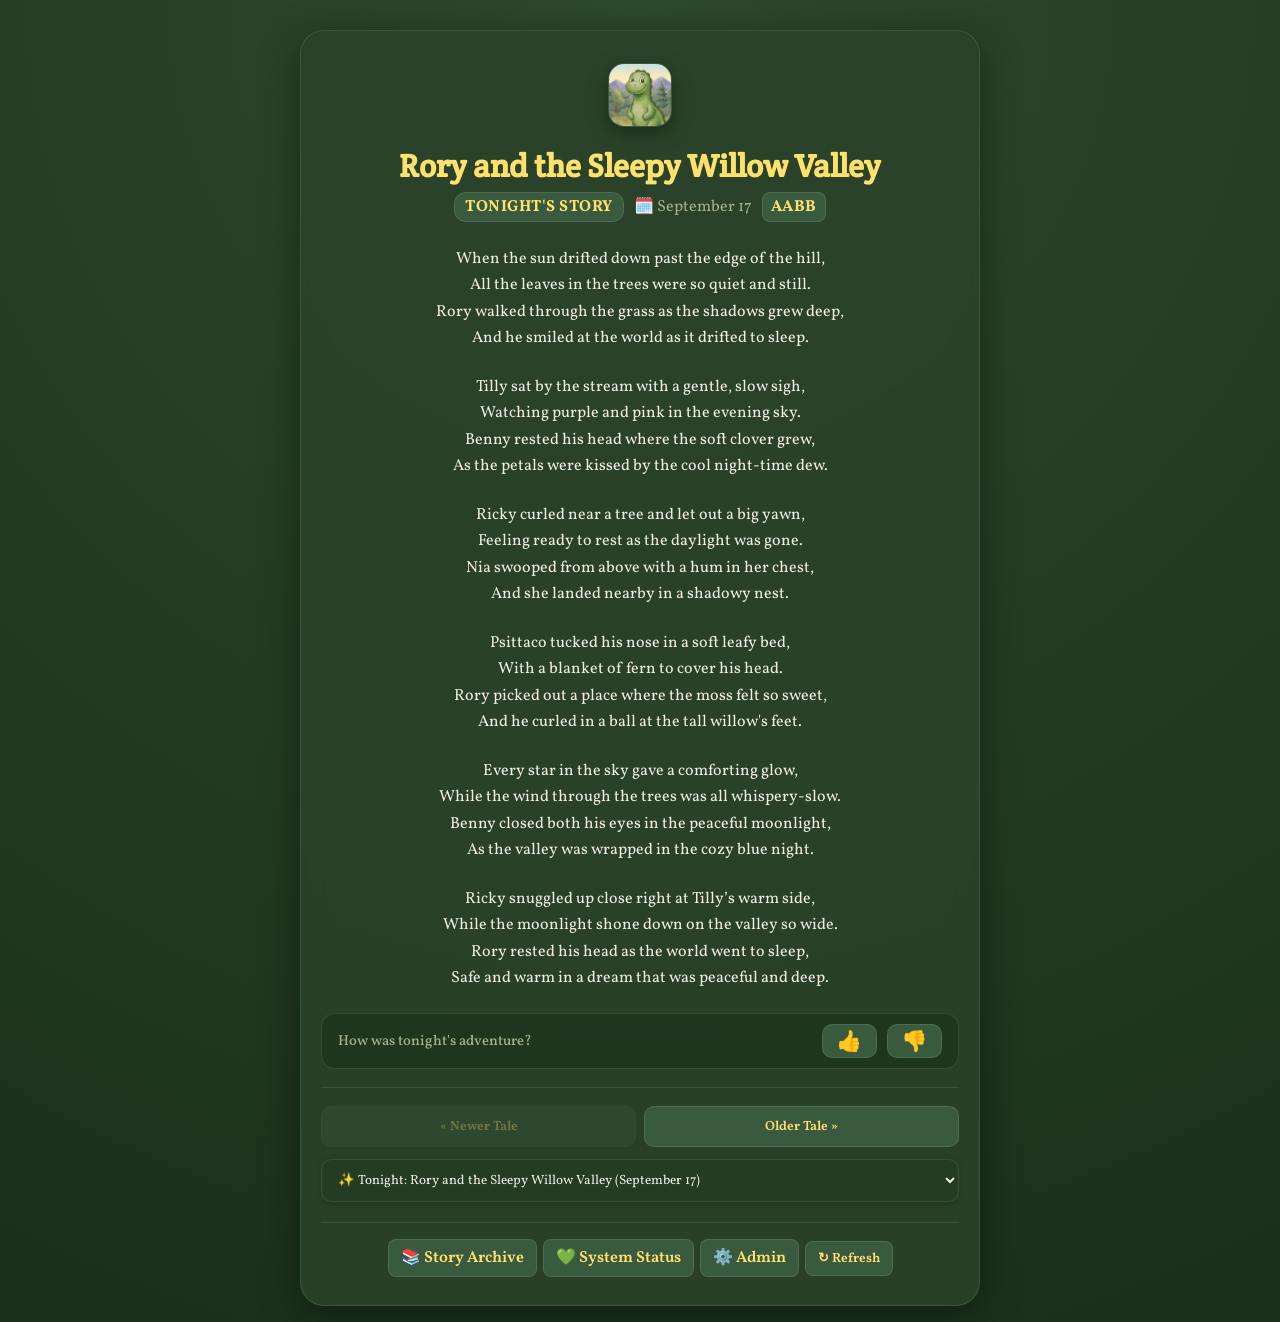
==== commit 2d500a13: "Update index.html" ====
--- a/index.html
+++ b/index.html
@@ -184,7 +184,7 @@
       font-family: ui-serif, -apple-system-ui-serif, "New York", "Vollkorn", serif;
     }
 
-    /* Verses connected directly to native iOS Dynamic Type */
+    /* Verses (Borderless, Original Natural Layout) */
     .verses-container {
       display: flex;
       flex-direction: column;
@@ -712,517 +712,4 @@
 </script>
 
 </body>
-</html>      display: flex;
-      align-items: center;
-      justify-content: center;
-      transform: translateY(-100%);
-      transition: transform 0.2s ease-out;
-      z-index: 9999;
-      pointer-events: none;
-    }
-
-    .ptr-spinner {
-      width: 26px;
-      height: 26px;
-      border: 3px solid rgba(255, 225, 107, 0.2);
-      border-top-color: var(--accent-title);
-      border-radius: 50%;
-      transition: transform 0.1s linear;
-    }
-
-    .ptr-loading .ptr-spinner {
-      animation: ptr-spin 0.7s linear infinite;
-    }
-
-    @keyframes ptr-spin {
-      to { transform: rotate(360deg); }
-    }
-
-    .container {
-      max-width: 650px;
-      width: 100%;
-      background: var(--card-bg);
-      backdrop-filter: blur(12px);
-      -webkit-backdrop-filter: blur(12px);
-      border: 1px solid var(--border);
-      border-radius: 24px;
-      padding: 26px 20px;
-      box-shadow: 0 10px 40px rgba(0, 0, 0, 0.4);
-    }
-
-    .header-logo {
-      text-align: center;
-      margin-bottom: 14px;
-    }
-
-    .app-logo {
-      width: 72px;
-      height: 72px;
-      border-radius: 18px;
-      box-shadow: 0 8px 24px rgba(0, 0, 0, 0.4);
-      border: 1px solid var(--border);
-      display: inline-block;
-      object-fit: cover;
-    }
-
-    /* Story Selector Dropdown */
-    .selector-box {
-      margin-bottom: 18px;
-      position: relative;
-    }
-
-    .story-select {
-      width: 100%;
-      background: var(--select-bg);
-      color: var(--text-main);
-      border: 1px solid var(--border);
-      border-radius: 12px;
-      padding: 10px 14px;
-      font-size: 0.95rem;
-      font-family: inherit;
-      outline: none;
-      cursor: pointer;
-      appearance: none;
-      -webkit-appearance: none;
-      background-image: url("data:image/svg+xml;charset=UTF-8,%3Csvg xmlns='http://www.w3.org/2000/svg' width='14' height='10' viewBox='0 0 14 10'%3E%3Cpath fill='%23ffe16b' d='M7 10L0 0h14z'/%3E%3C/svg%3E");
-      background-repeat: no-repeat;
-      background-position: right 14px center;
-      background-size: 10px 7px;
-      box-shadow: 0 2px 8px rgba(0, 0, 0, 0.2);
-    }
-
-    .story-select:focus {
-      border-color: var(--accent-title);
-    }
-
-    /* Header & Story Meta */
-    .story-header {
-      text-align: center;
-      margin-bottom: 22px;
-      border-bottom: 1px solid var(--border);
-      padding-bottom: 16px;
-    }
-
-    h1.story-title {
-      font-family: ui-serif, -apple-system-ui-serif, "New York", "Crete Round", serif;
-      font-size: 2rem;
-      color: var(--accent-title);
-      margin: 0 0 6px 0;
-      line-height: 1.25;
-    }
-
-    .story-date-line {
-      color: var(--text-muted);
-      font-size: 0.92rem;
-      display: flex;
-      justify-content: center;
-      align-items: center;
-      gap: 8px;
-    }
-
-    .scheme-badge {
-      background: #3a5a40;
-      color: #ffe16b;
-      font-size: 0.7rem;
-      padding: 2px 7px;
-      border-radius: 6px;
-      font-weight: 700;
-      letter-spacing: 0.5px;
-    }
-
-    /* Verses Area */
-    .verse-container {
-      display: flex;
-      flex-direction: column;
-      gap: 18px;
-      margin-bottom: 24px;
-    }
-
-    .verse-card {
-      background: rgba(26, 47, 26, 0.45);
-      border: 1px solid rgba(255, 255, 255, 0.06);
-      border-radius: 14px;
-      padding: 14px 18px;
-      line-height: 1.7;
-      font-size: 1.06rem;
-      text-align: center;
-      letter-spacing: 0.015em;
-    }
-
-    .verse-line {
-      display: block;
-    }
-
-    /* Interactive Feedback Bar */
-    .feedback-area {
-      display: flex;
-      justify-content: center;
-      align-items: center;
-      gap: 12px;
-      padding: 14px;
-      background: rgba(26, 47, 26, 0.6);
-      border: 1px solid var(--border);
-      border-radius: 14px;
-      margin-bottom: 24px;
-    }
-
-    .feedback-label {
-      font-size: 0.88rem;
-      color: var(--text-muted);
-      margin-right: 4px;
-    }
-
-    .btn-feedback {
-      background: var(--btn-bg);
-      border: 1px solid var(--border);
-      border-radius: 10px;
-      padding: 8px 14px;
-      font-size: 1.2rem;
-      cursor: pointer;
-      line-height: 1;
-      transition: all 0.2s ease;
-      -webkit-tap-highlight-color: transparent;
-    }
-
-    .btn-feedback:hover {
-      background: var(--btn-hover);
-    }
-
-    .btn-feedback.active-like {
-      background: #ffe16b;
-      border-color: #ffe16b;
-      transform: scale(1.12);
-      box-shadow: 0 0 12px rgba(255, 225, 107, 0.4);
-    }
-
-    .btn-feedback.active-dislike {
-      background: #f87171;
-      border-color: #f87171;
-      transform: scale(1.12);
-      box-shadow: 0 0 12px rgba(248, 113, 113, 0.4);
-    }
-
-    /* Bottom Navigation Bar */
-    .bottom-bar {
-      margin-top: 18px;
-      padding-top: 16px;
-      border-top: 1px solid var(--border);
-      display: flex;
-      justify-content: center;
-      align-items: center;
-      flex-wrap: wrap;
-      gap: 8px;
-    }
-
-    .nav-btn {
-      color: var(--accent-title);
-      text-decoration: none;
-      font-size: 0.88rem;
-      font-weight: 600;
-      background: var(--btn-bg);
-      padding: 7px 12px;
-      border-radius: 8px;
-      border: 1px solid var(--border);
-      cursor: pointer;
-      font-family: inherit;
-      display: inline-flex;
-      align-items: center;
-      gap: 5px;
-      transition: background 0.15s;
-    }
-
-    .nav-btn:hover {
-      background: var(--btn-hover);
-    }
-
-    #status-toast {
-      display: none;
-      position: fixed;
-      bottom: 24px;
-      left: 50%;
-      transform: translateX(-50%);
-      background: #2b422b;
-      color: var(--accent-title);
-      border: 1px solid rgba(255, 225, 107, 0.3);
-      padding: 8px 18px;
-      border-radius: 20px;
-      font-size: 0.85rem;
-      font-weight: 600;
-      box-shadow: 0 4px 16px rgba(0, 0, 0, 0.4);
-      z-index: 10000;
-    }
-
-    .loading-box {
-      text-align: center;
-      color: var(--text-muted);
-      padding: 40px 10px;
-      font-size: 1.05rem;
-    }
-  </style>
-</head>
-<body>
-
-<!-- Pull to Refresh Indicator -->
-<div id="ptr-indicator" class="ptr-indicator">
-  <div class="ptr-spinner" id="ptr-spinner"></div>
-</div>
-
-<div class="container">
-  <div class="header-logo">
-    <img src="apple-touch-icon.png" alt="Rory Bedtime Story Logo" class="app-logo">
-  </div>
-
-  <div id="status-toast"></div>
-
-  <!-- Story Selector Dropdown -->
-  <div class="selector-box">
-    <select id="story-selector" class="story-select" onchange="onStorySelected(this.value)">
-      <option value="">Loading tales...</option>
-    </select>
-  </div>
-
-  <main id="story-display">
-    <div class="loading-box">Opening Rory's bedtime book...</div>
-  </main>
-
-  <!-- Bottom Navigation Links -->
-  <div class="bottom-bar">
-    <a href="archive.html" class="nav-btn">📚 Tale Directory</a>
-    <a href="status.html" class="nav-btn">💚 System Status</a>
-    <a href="admin.html" class="nav-btn">⚙️ Admin</a>
-    <button class="nav-btn" onclick="initPage(true)">↻ Refresh</button>
-  </div>
-</div>
-
-<script>
-  const WORKER_ENDPOINT = "https://rory-trigger.stuartmckay.workers.dev";
-  let stories = [];
-  let currentStory = null;
-  let feedbackMap = {};
-
-  function showToast(msg) {
-    const toast = document.getElementById("status-toast");
-    toast.textContent = msg;
-    toast.style.display = "block";
-    setTimeout(() => { toast.style.display = "none"; }, 3000);
-  }
-
-  async function initPage(isManual = false) {
-    try {
-      const [storiesRes, feedbackRes] = await Promise.all([
-        fetch(`stories.json?t=${Date.now()}`),
-        fetch(`${WORKER_ENDPOINT}/feedback-all`).catch(() => null)
-      ]);
-
-      if (!storiesRes.ok) throw new Error("Could not load stories archive");
-      stories = await storiesRes.json();
-
-      if (feedbackRes && feedbackRes.ok) {
-        feedbackMap = await feedbackRes.json();
-      } else {
-        feedbackMap = {};
-        stories.forEach(s => {
-          const sid = s.id || s.date;
-          const cachedRating = localStorage.getItem(`rating_${sid}`);
-          if (cachedRating) feedbackMap[sid] = parseInt(cachedRating, 10);
-        });
-      }
-
-      if (!stories || stories.length === 0) {
-        document.getElementById("story-display").innerHTML = '<div class="loading-box">No stories found. Generate one in Admin!</div>';
-        return;
-      }
-
-      populateDropdown();
-
-      // Check URL search params for a deep-linked story ID
-      const urlParams = new URLSearchParams(window.location.search);
-      const requestedId = urlParams.get("story");
-
-      if (requestedId) {
-        const found = stories.find(s => (s.id || s.date) === requestedId);
-        currentStory = found || stories[0];
-      } else {
-        currentStory = stories[0];
-      }
-
-      document.getElementById("story-selector").value = currentStory.id || currentStory.date;
-      renderStory(currentStory);
-
-      if (isManual) showToast("Story refreshed!");
-    } catch (err) {
-      document.getElementById("story-display").innerHTML = `<div class="loading-box" style="color: #f87171;">Failed to load story: ${escapeHtml(err.message)}</div>`;
-    }
-  }
-
-  function populateDropdown() {
-    const select = document.getElementById("story-selector");
-    select.innerHTML = stories.map((s, idx) => {
-      const sid = s.id || s.date || `story-${idx}`;
-      const rating = feedbackMap[sid];
-      let prefix = "";
-      if (rating === 1) prefix = "👍 ";
-      else if (rating === -1) prefix = "👎 ";
-
-      const rawDate = s.date || "";
-      const datePart = rawDate.includes(",") ? rawDate.split(",")[1].trim() : rawDate;
-      const title = s.title || "Untitled";
-
-      return `<option value="${escapeHtml(sid)}">${prefix}${escapeHtml(title)} (${escapeHtml(datePart)})</option>`;
-    }).join("");
-  }
-
-  function onStorySelected(storyId) {
-    const selected = stories.find(s => (s.id || s.date) === storyId);
-    if (selected) {
-      currentStory = selected;
-      renderStory(currentStory);
-      history.replaceState(null, "", `?story=${encodeURIComponent(storyId)}`);
-    }
-  }
-
-  function renderStory(story) {
-    const display = document.getElementById("story-display");
-    const sid = story.id || story.date;
-    const rating = feedbackMap[sid] || 0;
-
-    const rawDate = story.date || "";
-    const schemeBadge = story.rhyme_scheme ? `<span class="scheme-badge">${escapeHtml(story.rhyme_scheme)}</span>` : "";
-
-    const versesHtml = (story.verses || []).map(v => {
-      const lines = v.split("\n").map(l => `<span class="verse-line">${escapeHtml(l)}</span>`).join("");
-      return `<div class="verse-card">${lines}</div>`;
-    }).join("");
-
-    display.innerHTML = `
-      <header class="story-header">
-        <h1 class="story-title">${escapeHtml(story.title || "Untitled Tale")}</h1>
-        <div class="story-date-line">
-          <span>🗓️ ${escapeHtml(rawDate)}</span>
-          ${schemeBadge}
-        </div>
-      </header>
-
-      <section class="verse-container">
-        ${versesHtml}
-      </section>
-
-      <div class="feedback-area">
-        <span class="feedback-label">Did the child enjoy this story?</span>
-        <button class="btn-feedback ${rating === 1 ? 'active-like' : ''}" onclick="rateCurrentStory(1)" title="Thumbs Up">👍</button>
-        <button class="btn-feedback ${rating === -1 ? 'active-dislike' : ''}" onclick="rateCurrentStory(-1)" title="Thumbs Down">👎</button>
-      </div>
-    `;
-  }
-
-  async function rateCurrentStory(ratingValue) {
-    if (!currentStory) return;
-    const sid = currentStory.id || currentStory.date;
-    const currentRating = feedbackMap[sid] || 0;
-    const newRating = currentRating === ratingValue ? 0 : ratingValue;
-
-    feedbackMap[sid] = newRating;
-    localStorage.setItem(`rating_${sid}`, newRating.toString());
-    renderStory(currentStory);
-    populateDropdown();
-    document.getElementById("story-selector").value = sid;
-
-    try {
-      const res = await fetch(WORKER_ENDPOINT, {
-        method: "POST",
-        headers: { "Content-Type": "application/json" },
-        body: JSON.stringify({
-          action: "rate_story",
-          story_id: sid,
-          title: currentStory.title || "Untitled",
-          rating: newRating
-        })
-      });
-
-      if (res.ok) {
-        showToast(newRating === 1 ? "Marked as 👍 Liked" : (newRating === -1 ? "Marked as 👎 Disliked" : "Rating removed"));
-      }
-    } catch (e) {
-      showToast("Saved locally (offline). Will sync when online.");
-    }
-  }
-
-  function escapeHtml(str) {
-    return String(str).replace(/&/g, "&amp;").replace(/</g, "&lt;").replace(/>/g, "&gt;").replace(/"/g, "&quot;");
-  }
-
-  /* Pull to Refresh */
-  (function initPullToRefresh() {
-    const indicator = document.getElementById("ptr-indicator");
-    const spinner = document.getElementById("ptr-spinner");
-
-    let startY = 0;
-    let currentY = 0;
-    let isPulling = false;
-    const PULL_THRESHOLD = 70;
-    const MAX_PULL = 100;
-
-    window.addEventListener("touchstart", (e) => {
-      if (window.scrollY === 0) {
-        startY = e.touches[0].pageY;
-        isPulling = true;
-      }
-    }, { passive: true });
-
-    window.addEventListener("touchmove", (e) => {
-      if (!isPulling) return;
-      currentY = e.touches[0].pageY;
-      const distance = currentY - startY;
-
-      if (distance > 0 && window.scrollY === 0) {
-        const pullDistance = Math.min(distance * 0.4, MAX_PULL);
-        indicator.style.transform = `translateY(${pullDistance}px)`;
-        spinner.style.transform = `rotate(${pullDistance * 3.5}deg)`;
-        if (e.cancelable) e.preventDefault();
-      }
-    }, { passive: false });
-
-    window.addEventListener("touchend", async () => {
-      if (!isPulling) return;
-      isPulling = false;
-
-      const distance = currentY - startY;
-      const pullDistance = distance * 0.4;
-
-      if (pullDistance >= PULL_THRESHOLD && window.scrollY === 0) {
-        indicator.style.transform = `translateY(${PULL_THRESHOLD}px)`;
-        indicator.classList.add("ptr-loading");
-        try {
-          await initPage(true);
-        } finally {
-          setTimeout(() => {
-            indicator.classList.remove("ptr-loading");
-            indicator.style.transform = "translateY(-100%)";
-          }, 350);
-        }
-      } else {
-        indicator.style.transform = "translateY(-100%)";
-      }
-      startY = 0;
-      currentY = 0;
-    });
-  })();
-
-  /* Service Worker Registration with Automatic Background Update Checks */
-  if ("serviceWorker" in navigator) {
-    window.addEventListener("load", () => {
-      navigator.serviceWorker.register("sw.js")
-        .then((reg) => {
-          reg.update();
-        })
-        .catch((err) => console.warn("SW error:", err));
-    });
-  }
-
-  document.addEventListener("DOMContentLoaded", () => {
-    initPage(false);
-  });
-</script>
-
-</body>
 </html>
